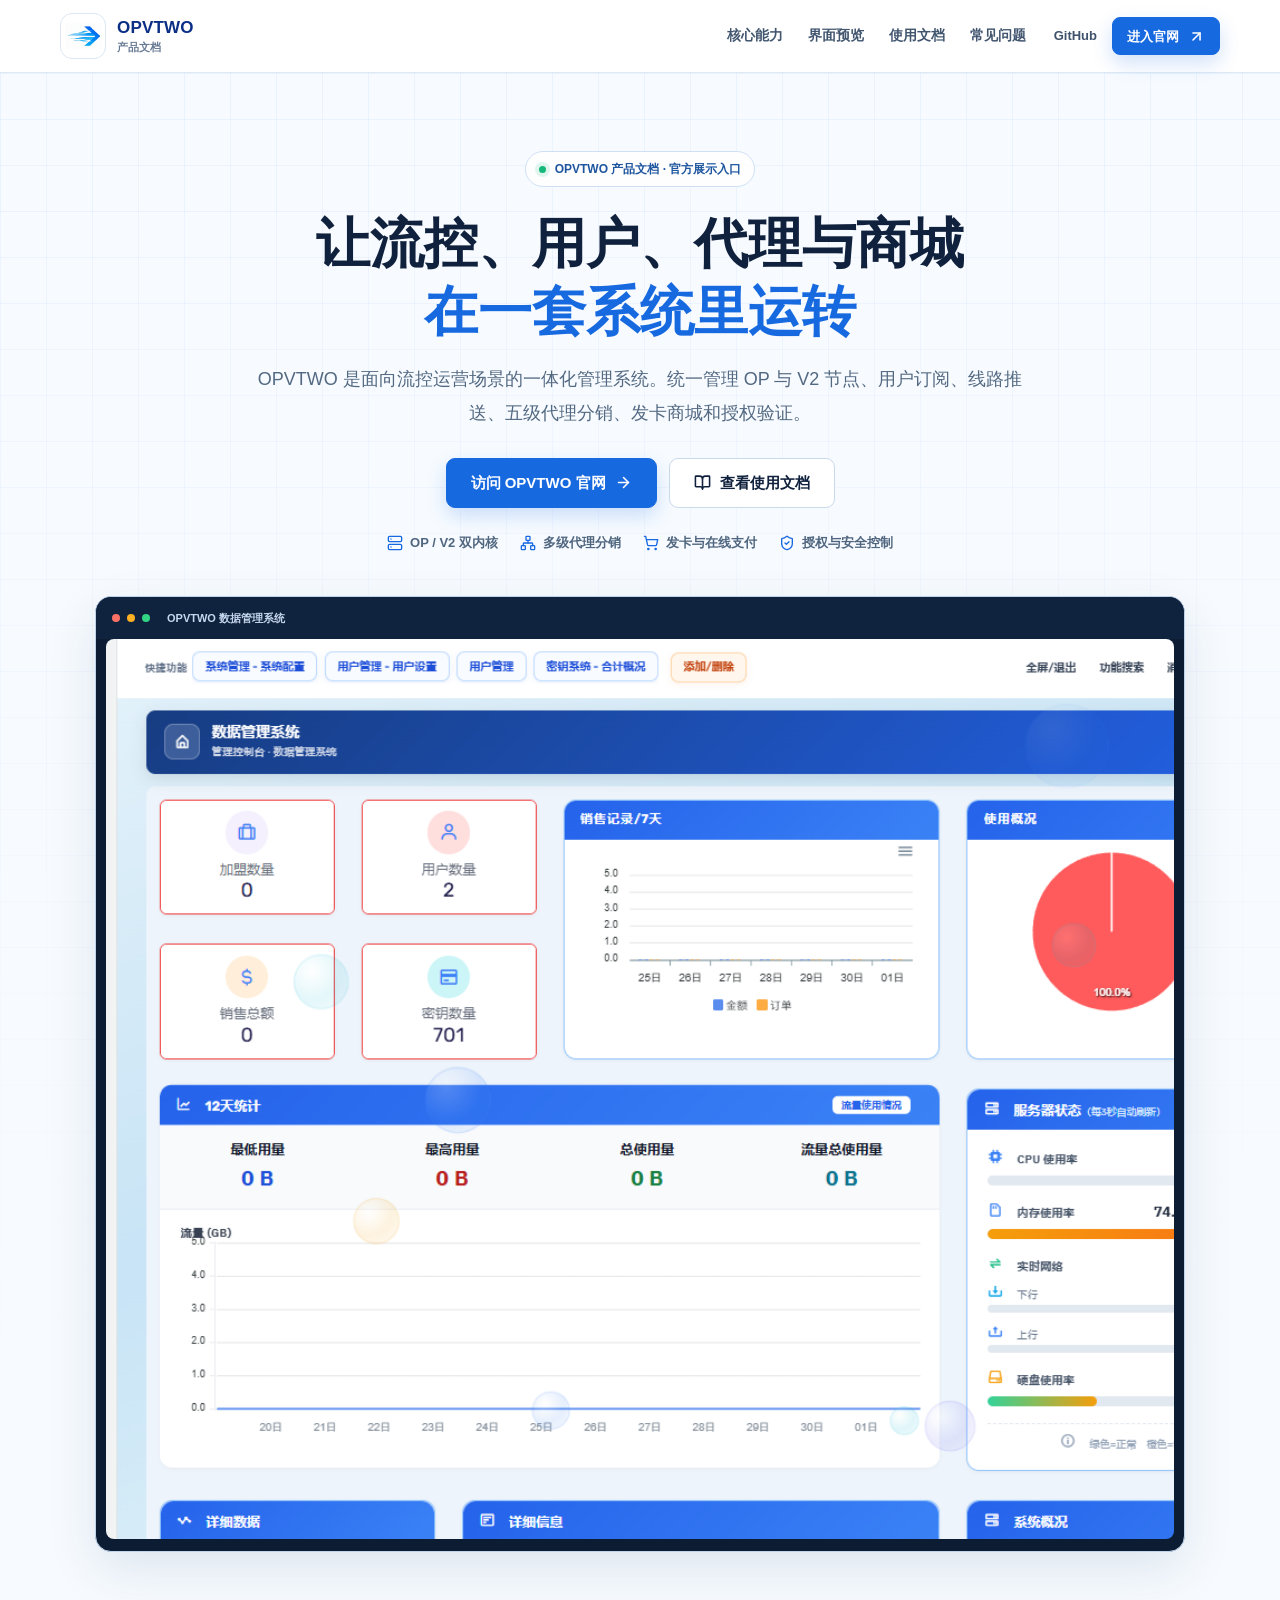
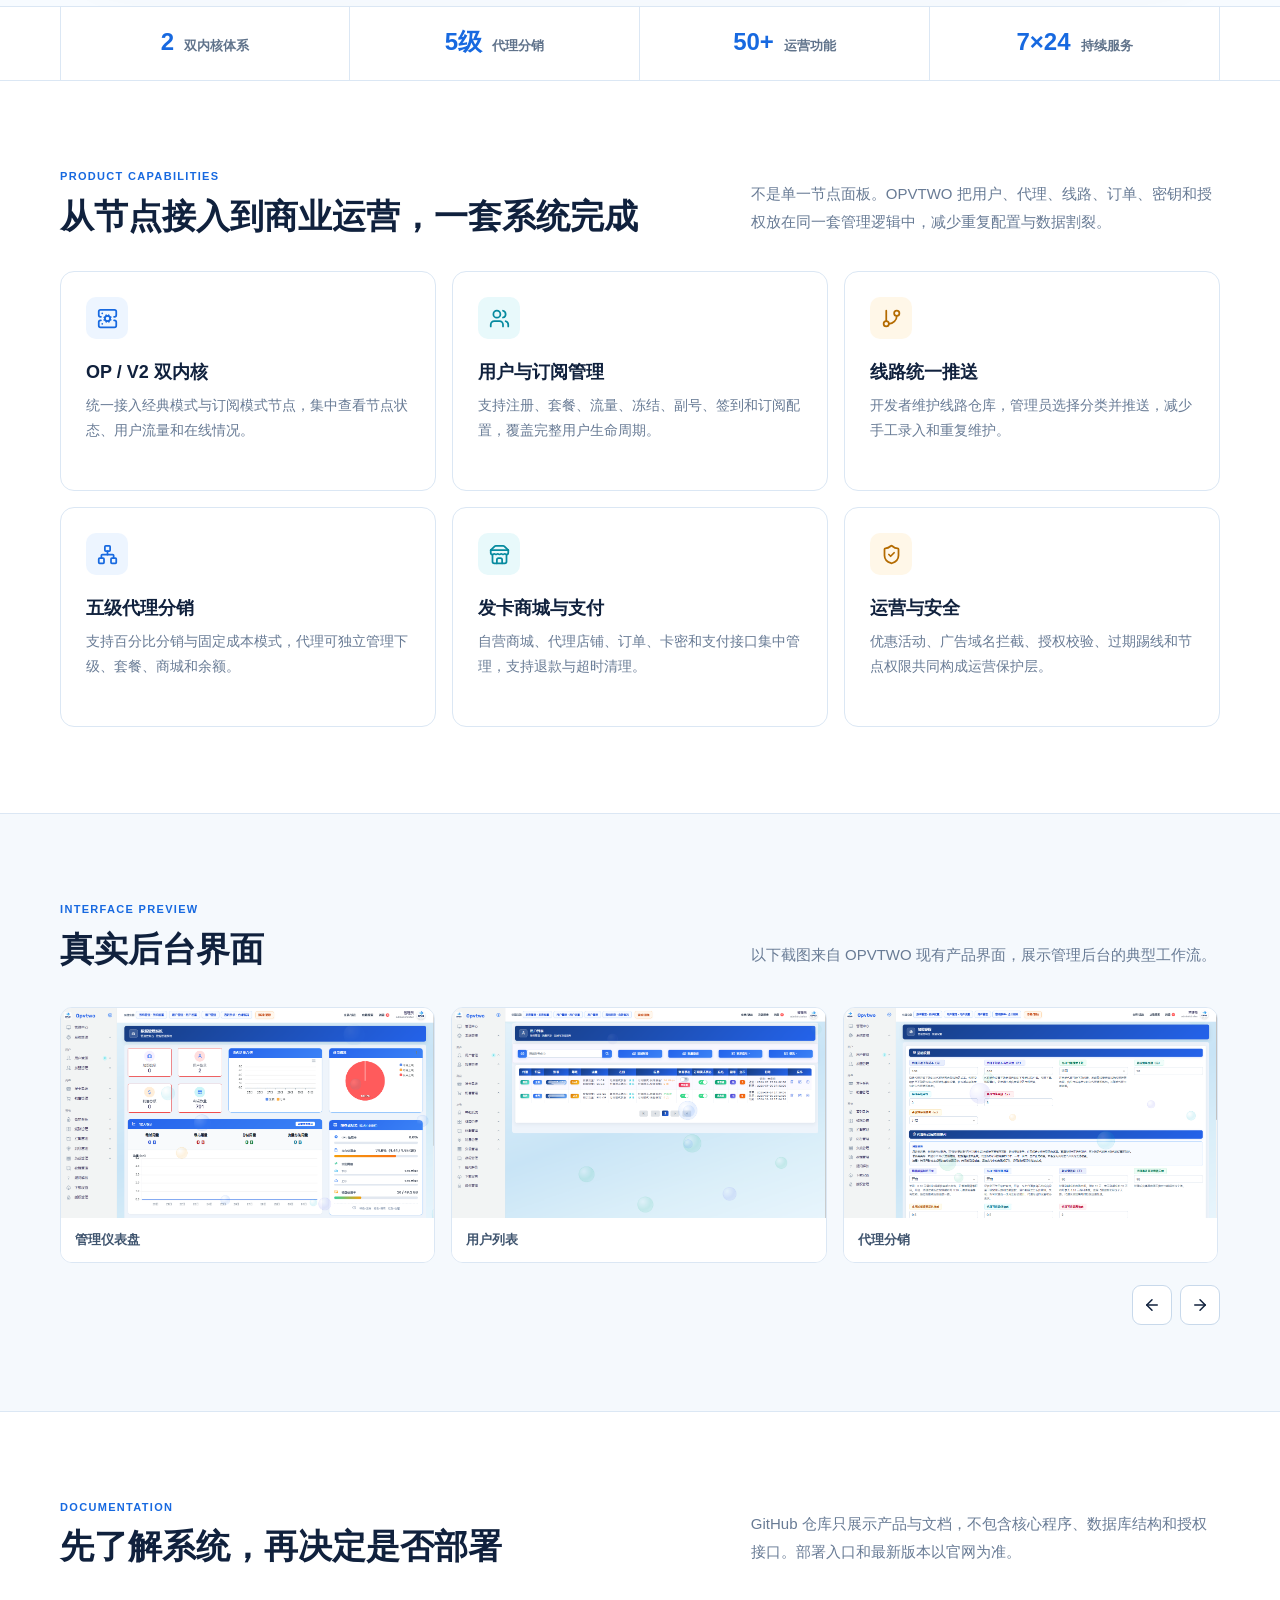
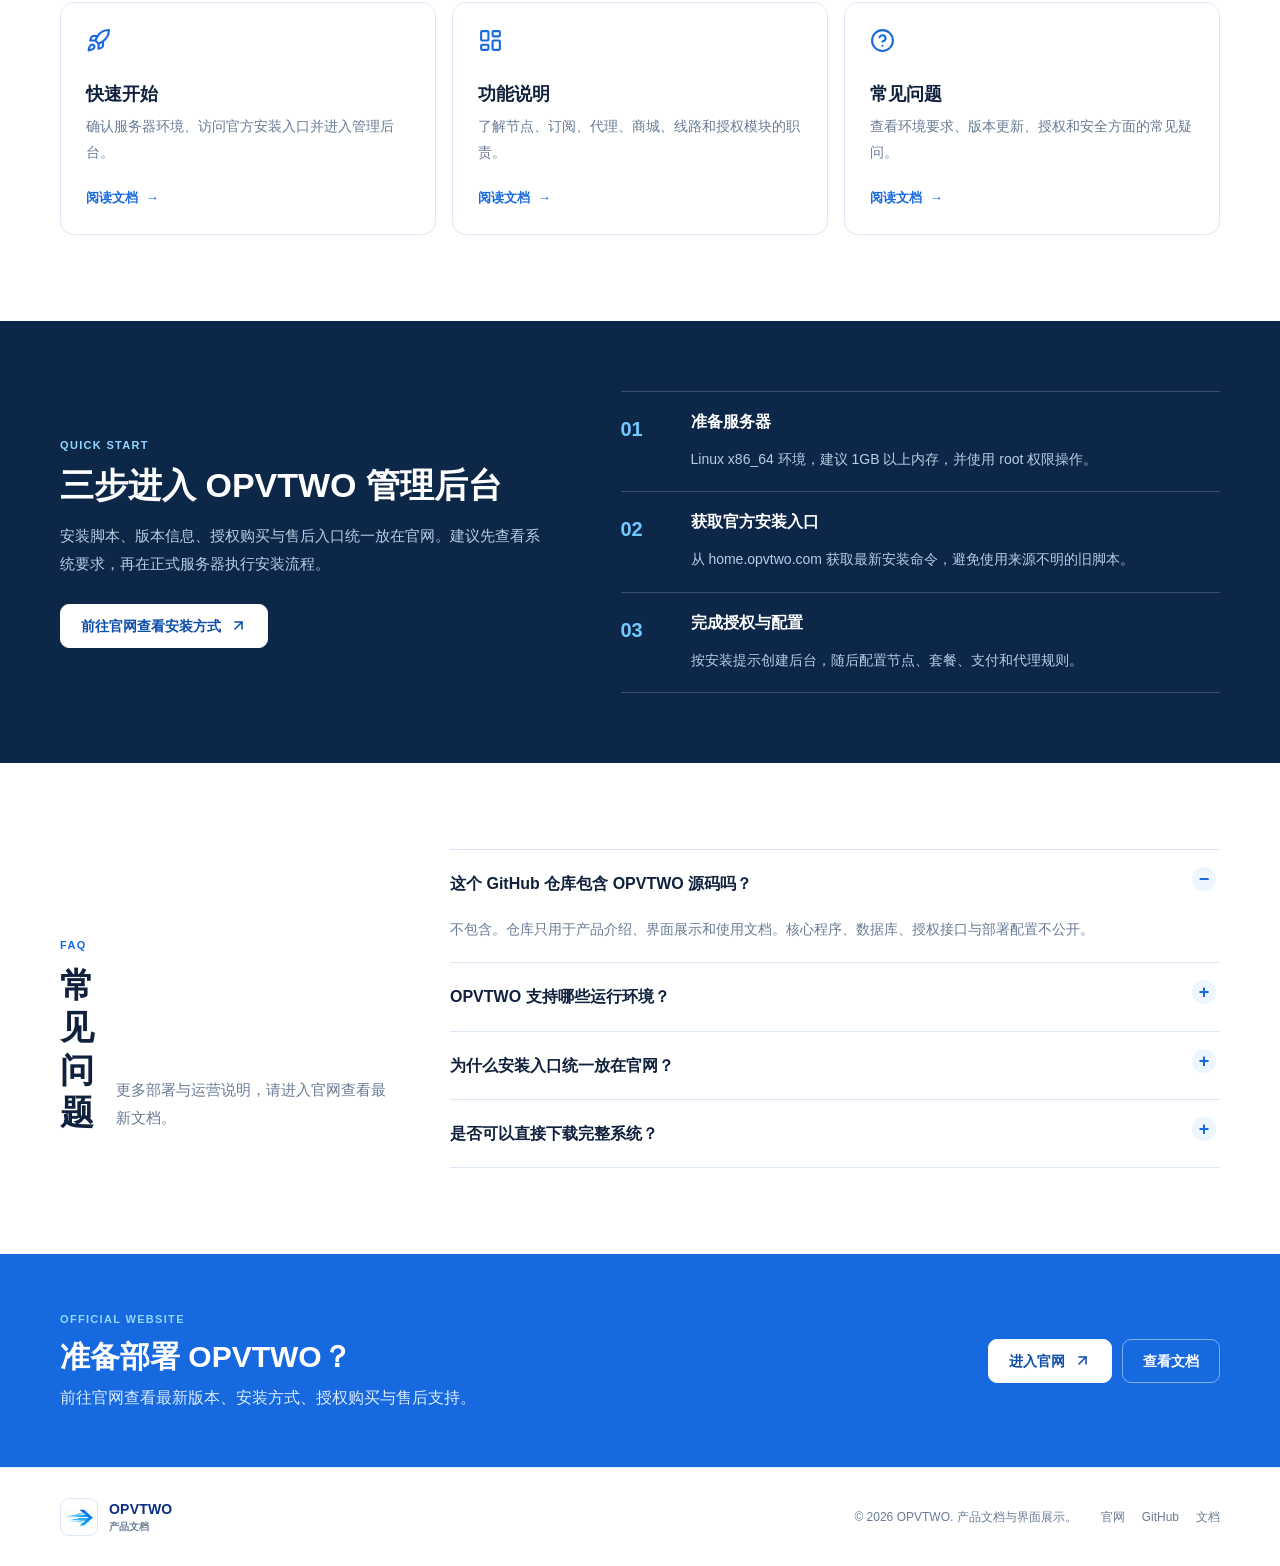
==== index.html @ 042320f4 "Create OPVTWO documentation site" ====
<!doctype html>
<html lang="zh-CN">
<head>
  <meta charset="utf-8">
  <meta name="viewport" content="width=device-width, initial-scale=1">
  <meta name="theme-color" content="#1769e0">
  <meta name="description" content="OPVTWO 流控系统产品文档与功能说明，覆盖 OP/V2 双内核、订阅模式、线路管理、代理分销、发卡商城与授权管理。">
  <title>OPVTWO 流控系统｜产品文档</title>
  <link rel="icon" href="assets/images/mark.png" type="image/png">
  <link rel="stylesheet" href="assets/css/site.css">
  <script src="assets/js/lucide.min.js" defer></script>
  <script src="assets/js/site.js" defer></script>
</head>
<body>
  <a class="skip-link" href="#main">跳到主要内容</a>
  <header class="site-header">
    <div class="header-inner">
      <a class="brand" href="index.html" aria-label="OPVTWO 文档首页">
        <span class="brand-mark"><img src="assets/images/mark.png" alt="" width="38" height="27"></span>
        <span class="brand-text"><b>OPVTWO</b><small>产品文档</small></span>
      </a>
      <button class="nav-toggle" type="button" aria-expanded="false" aria-controls="site-nav" data-nav-toggle>
        <i data-lucide="menu"></i><span>导航</span>
      </button>
      <nav class="nav-links" id="site-nav" data-nav>
        <a href="#features">核心能力</a>
        <a href="#showcase">界面预览</a>
        <a href="docs.html">使用文档</a>
        <a href="#faq">常见问题</a>
      </nav>
      <div class="header-actions">
        <a class="text-link" href="https://github.com/jiuchengyige-web/opvtwo-docs">GitHub</a>
        <a class="btn btn-primary btn-sm" href="https://home.opvtwo.com/"><span>进入官网</span><i data-lucide="arrow-up-right"></i></a>
      </div>
    </div>
  </header>

  <main id="main">
    <section class="hero">
      <div class="hero-grid-bg" aria-hidden="true"></div>
      <div class="container hero-inner">
        <div class="eyebrow"><span class="status-dot"></span>OPVTWO 产品文档 · 官方展示入口</div>
        <h1>让流控、用户、代理与商城<br><span>在一套系统里运转</span></h1>
        <p class="hero-lead">OPVTWO 是面向流控运营场景的一体化管理系统。统一管理 OP 与 V2 节点、用户订阅、线路推送、五级代理分销、发卡商城和授权验证。</p>
        <div class="hero-actions">
          <a class="btn btn-primary btn-lg" href="https://home.opvtwo.com/"><span>访问 OPVTWO 官网</span><i data-lucide="arrow-right"></i></a>
          <a class="btn btn-outline btn-lg" href="docs.html"><i data-lucide="book-open"></i><span>查看使用文档</span></a>
        </div>
        <div class="hero-points" aria-label="产品关键能力">
          <span><i data-lucide="server"></i>OP / V2 双内核</span>
          <span><i data-lucide="network"></i>多级代理分销</span>
          <span><i data-lucide="shopping-cart"></i>发卡与在线支付</span>
          <span><i data-lucide="shield-check"></i>授权与安全控制</span>
        </div>

        <div class="product-stage reveal">
          <div class="window-bar"><span></span><span></span><span></span><b>OPVTWO 数据管理系统</b></div>
          <a href="https://home.opvtwo.com/" aria-label="前往 OPVTWO 官网">
            <img src="assets/images/showcase-01.png" alt="OPVTWO 管理后台仪表盘截图" width="1440" height="900">
          </a>
        </div>
      </div>
    </section>

    <section class="stats-band" aria-label="产品数据概览">
      <div class="container stats-grid">
        <div><strong>2</strong><span>双内核体系</span></div>
        <div><strong>5级</strong><span>代理分销</span></div>
        <div><strong>50+</strong><span>运营功能</span></div>
        <div><strong>7×24</strong><span>持续服务</span></div>
      </div>
    </section>

    <section class="section" id="features">
      <div class="container">
        <div class="section-head">
          <div><span class="section-kicker">PRODUCT CAPABILITIES</span><h2>从节点接入到商业运营，一套系统完成</h2></div>
          <p>不是单一节点面板。OPVTWO 把用户、代理、线路、订单、密钥和授权放在同一套管理逻辑中，减少重复配置与数据割裂。</p>
        </div>
        <div class="feature-grid">
          <article class="feature-card reveal"><span class="feature-icon"><i data-lucide="server-cog"></i></span><h3>OP / V2 双内核</h3><p>统一接入经典模式与订阅模式节点，集中查看节点状态、用户流量和在线情况。</p></article>
          <article class="feature-card reveal"><span class="feature-icon"><i data-lucide="users"></i></span><h3>用户与订阅管理</h3><p>支持注册、套餐、流量、冻结、副号、签到和订阅配置，覆盖完整用户生命周期。</p></article>
          <article class="feature-card reveal"><span class="feature-icon"><i data-lucide="git-branch"></i></span><h3>线路统一推送</h3><p>开发者维护线路仓库，管理员选择分类并推送，减少手工录入和重复维护。</p></article>
          <article class="feature-card reveal"><span class="feature-icon"><i data-lucide="network"></i></span><h3>五级代理分销</h3><p>支持百分比分销与固定成本模式，代理可独立管理下级、套餐、商城和余额。</p></article>
          <article class="feature-card reveal"><span class="feature-icon"><i data-lucide="store"></i></span><h3>发卡商城与支付</h3><p>自营商城、代理店铺、订单、卡密和支付接口集中管理，支持退款与超时清理。</p></article>
          <article class="feature-card reveal"><span class="feature-icon"><i data-lucide="shield-check"></i></span><h3>运营与安全</h3><p>优惠活动、广告域名拦截、授权校验、过期踢线和节点权限共同构成运营保护层。</p></article>
        </div>
      </div>
    </section>

    <section class="section section-soft" id="showcase">
      <div class="container">
        <div class="section-head compact">
          <div><span class="section-kicker">INTERFACE PREVIEW</span><h2>真实后台界面</h2></div>
          <p>以下截图来自 OPVTWO 现有产品界面，展示管理后台的典型工作流。</p>
        </div>
        <div class="gallery-shell" data-gallery>
          <div class="gallery-track" data-gallery-track>
            <figure class="shot"><img src="assets/images/showcase-01.png" alt="管理系统仪表盘" loading="lazy"><figcaption>管理仪表盘</figcaption></figure>
            <figure class="shot"><img src="assets/images/showcase-06.png" alt="用户列表管理" loading="lazy"><figcaption>用户列表</figcaption></figure>
            <figure class="shot"><img src="assets/images/showcase-08.png" alt="代理分销设置" loading="lazy"><figcaption>代理分销</figcaption></figure>
            <figure class="shot"><img src="assets/images/showcase-10.png" alt="发卡商城设置" loading="lazy"><figcaption>发卡商城</figcaption></figure>
            <figure class="shot"><img src="assets/images/showcase-13.png" alt="线路列表管理" loading="lazy"><figcaption>线路管理</figcaption></figure>
            <figure class="shot"><img src="assets/images/showcase-16.png" alt="正版授权状态" loading="lazy"><figcaption>授权管理</figcaption></figure>
          </div>
          <div class="gallery-actions"><button type="button" class="icon-btn" data-gallery-prev aria-label="上一张"><i data-lucide="arrow-left"></i></button><button type="button" class="icon-btn" data-gallery-next aria-label="下一张"><i data-lucide="arrow-right"></i></button></div>
        </div>
      </div>
    </section>

    <section class="section" id="docs">
      <div class="container">
        <div class="section-head">
          <div><span class="section-kicker">DOCUMENTATION</span><h2>先了解系统，再决定是否部署</h2></div>
          <p>GitHub 仓库只展示产品与文档，不包含核心程序、数据库结构和授权接口。部署入口和最新版本以官网为准。</p>
        </div>
        <div class="doc-grid">
          <a class="doc-card reveal" href="docs.html#quick-start"><i data-lucide="rocket"></i><h3>快速开始</h3><p>确认服务器环境、访问官方安装入口并进入管理后台。</p><span>阅读文档 <b>→</b></span></a>
          <a class="doc-card reveal" href="docs.html#features"><i data-lucide="layout-dashboard"></i><h3>功能说明</h3><p>了解节点、订阅、代理、商城、线路和授权模块的职责。</p><span>阅读文档 <b>→</b></span></a>
          <a class="doc-card reveal" href="docs.html#faq"><i data-lucide="circle-help"></i><h3>常见问题</h3><p>查看环境要求、版本更新、授权和安全方面的常见疑问。</p><span>阅读文档 <b>→</b></span></a>
        </div>
      </div>
    </section>

    <section class="quickstart-band" id="quick-start">
      <div class="container quickstart-grid">
        <div>
          <span class="section-kicker light">QUICK START</span>
          <h2>三步进入 OPVTWO 管理后台</h2>
          <p>安装脚本、版本信息、授权购买与售后入口统一放在官网。建议先查看系统要求，再在正式服务器执行安装流程。</p>
          <a class="btn btn-light" href="https://home.opvtwo.com/"><span>前往官网查看安装方式</span><i data-lucide="arrow-up-right"></i></a>
        </div>
        <div class="quick-steps">
          <div class="quick-step"><b>01</b><div><h3>准备服务器</h3><p>Linux x86_64 环境，建议 1GB 以上内存，并使用 root 权限操作。</p></div></div>
          <div class="quick-step"><b>02</b><div><h3>获取官方安装入口</h3><p>从 home.opvtwo.com 获取最新安装命令，避免使用来源不明的旧脚本。</p></div></div>
          <div class="quick-step"><b>03</b><div><h3>完成授权与配置</h3><p>按安装提示创建后台，随后配置节点、套餐、支付和代理规则。</p></div></div>
        </div>
      </div>
    </section>

    <section class="section" id="faq">
      <div class="container faq-layout">
        <div class="section-head compact">
          <div><span class="section-kicker">FAQ</span><h2>常见问题</h2></div>
          <p>更多部署与运营说明，请进入官网查看最新文档。</p>
        </div>
        <div class="faq-list">
          <details open><summary>这个 GitHub 仓库包含 OPVTWO 源码吗？</summary><p>不包含。仓库只用于产品介绍、界面展示和使用文档。核心程序、数据库、授权接口与部署配置不公开。</p></details>
          <details><summary>OPVTWO 支持哪些运行环境？</summary><p>建议使用 Linux x86_64 服务器，并以 root 权限按官方流程安装。实际版本要求以官网最新说明为准。</p></details>
          <details><summary>为什么安装入口统一放在官网？</summary><p>官网可以及时更新安装命令、版本说明、授权政策和售后联系方式，避免旧教程造成部署错误。</p></details>
          <details><summary>是否可以直接下载完整系统？</summary><p>完整系统涉及授权与商业交付，请通过官网了解正版授权和交付方式，不要使用来源不明的安装包。</p></details>
        </div>
      </div>
    </section>

    <section class="cta-band">
      <div class="container cta-inner">
        <div><span class="section-kicker light">OFFICIAL WEBSITE</span><h2>准备部署 OPVTWO？</h2><p>前往官网查看最新版本、安装方式、授权购买与售后支持。</p></div>
        <div class="cta-actions"><a class="btn btn-light" href="https://home.opvtwo.com/"><span>进入官网</span><i data-lucide="arrow-up-right"></i></a><a class="btn btn-ghost-light" href="docs.html">查看文档</a></div>
      </div>
    </section>
  </main>

  <footer class="site-footer">
    <div class="container footer-inner">
      <a class="brand footer-brand" href="index.html"><span class="brand-mark"><img src="assets/images/mark.png" alt="" width="32" height="23"></span><span class="brand-text"><b>OPVTWO</b><small>产品文档</small></span></a>
      <p>© <span data-year>2026</span> OPVTWO. 产品文档与界面展示。</p>
      <div class="footer-links"><a href="https://home.opvtwo.com/">官网</a><a href="https://github.com/jiuchengyige-web/opvtwo-docs">GitHub</a><a href="docs.html">文档</a></div>
    </div>
  </footer>
</body>
</html>
---- assets/css/site.css ----
:root {
  --ink: #10213d;
  --ink-2: #233d61;
  --muted: #687b95;
  --muted-2: #8a9ab0;
  --blue: #1769e0;
  --blue-deep: #0c4fbd;
  --cyan: #08a7c7;
  --cyan-soft: #e8f8fb;
  --amber: #f59e0b;
  --amber-soft: #fff7e8;
  --surface: #ffffff;
  --surface-soft: #f3f8fd;
  --line: #dbe7f4;
  --line-strong: #c8d9eb;
  --shadow: 0 18px 50px rgba(20, 55, 98, 0.11);
  --radius: 14px;
  --radius-sm: 10px;
  --container: 1160px;
}

* { box-sizing: border-box; }
html { scroll-behavior: smooth; }
body {
  margin: 0;
  color: var(--ink);
  background: var(--surface);
  font-family: -apple-system, BlinkMacSystemFont, "Segoe UI", "Microsoft YaHei", "PingFang SC", sans-serif;
  font-size: 16px;
  line-height: 1.7;
  letter-spacing: 0;
  -webkit-font-smoothing: antialiased;
}
body.nav-open { overflow: hidden; }
a { color: inherit; text-decoration: none; }
img { display: block; max-width: 100%; }
button, input, textarea { font: inherit; letter-spacing: 0; }
button { color: inherit; }
h1, h2, h3, p { margin-top: 0; }
h1, h2, h3 { line-height: 1.25; }
p { color: var(--muted); }
.container { width: min(calc(100% - 40px), var(--container)); margin: 0 auto; }
.skip-link { position: fixed; top: -60px; left: 16px; z-index: 1000; padding: 10px 16px; border-radius: 8px; color: #fff; background: var(--ink); transition: top .2s ease; }
.skip-link:focus { top: 12px; }

.site-header { position: sticky; top: 0; z-index: 50; background: rgba(255,255,255,.94); border-bottom: 1px solid rgba(219,231,244,.9); backdrop-filter: blur(14px); }
.header-inner { width: min(calc(100% - 40px), var(--container)); height: 72px; margin: 0 auto; display: flex; align-items: center; gap: 28px; }
.brand { display: inline-flex; align-items: center; gap: 11px; flex: 0 0 auto; }
.brand-mark { width: 46px; height: 46px; display: grid; place-items: center; border: 1px solid var(--line); border-radius: 12px; background: #fff; overflow: hidden; }
.brand-mark img { width: 37px; height: auto; }
.brand-text { display: flex; flex-direction: column; line-height: 1.05; }
.brand-text b { font-size: 17px; color: #0b2f85; letter-spacing: .2px; }
.brand-text small { margin-top: 5px; font-size: 11px; color: var(--muted); font-weight: 700; }
.nav-links { display: flex; align-items: center; gap: 25px; margin-left: auto; }
.nav-links a { position: relative; padding: 8px 0; color: #41556f; font-size: 14px; font-weight: 700; }
.nav-links a::after { content: ""; position: absolute; right: 0; bottom: 2px; left: 0; height: 2px; background: var(--blue); transform: scaleX(0); transform-origin: center; transition: transform .2s ease; }
.nav-links a:hover, .nav-links a.active { color: var(--blue); }
.nav-links a:hover::after, .nav-links a.active::after { transform: scaleX(1); }
.header-actions { display: flex; align-items: center; gap: 15px; }
.text-link { color: #40536c; font-size: 13px; font-weight: 800; }
.text-link:hover { color: var(--blue); }
.nav-toggle { display: none; width: 42px; height: 42px; border: 1px solid var(--line); border-radius: 9px; color: var(--ink); background: #fff; place-items: center; }
.nav-toggle span { display: none; }

.btn { display: inline-flex; align-items: center; justify-content: center; gap: 9px; min-height: 44px; padding: 0 20px; border: 1px solid transparent; border-radius: 9px; font-size: 14px; font-weight: 800; line-height: 1; white-space: nowrap; cursor: pointer; transition: background .2s ease, border-color .2s ease, color .2s ease, transform .2s ease; }
.btn:hover { transform: translateY(-1px); }
.btn svg { width: 17px; height: 17px; stroke-width: 2.2; }
.btn-primary { color: #fff; background: var(--blue); border-color: var(--blue); box-shadow: 0 8px 20px rgba(23,105,224,.2); }
.btn-primary:hover { background: var(--blue-deep); border-color: var(--blue-deep); }
.btn-outline { color: var(--ink); background: #fff; border-color: var(--line-strong); }
.btn-outline:hover { color: var(--blue); border-color: var(--blue); }
.btn-light { color: #0d4dab; background: #fff; border-color: #fff; }
.btn-light:hover { background: #eff7ff; }
.btn-ghost-light { color: #fff; background: transparent; border-color: rgba(255,255,255,.45); }
.btn-ghost-light:hover { background: rgba(255,255,255,.1); border-color: #fff; }
.btn-sm { min-height: 38px; padding: 0 14px; font-size: 13px; border-radius: 8px; }
.btn-lg { min-height: 50px; padding: 0 24px; font-size: 15px; }

.hero { position: relative; overflow: hidden; padding: 78px 0 54px; background: #f7fbff; border-bottom: 1px solid var(--line); }
.hero-grid-bg { position: absolute; inset: 0; pointer-events: none; background-image: linear-gradient(rgba(23,105,224,.055) 1px, transparent 1px), linear-gradient(90deg, rgba(23,105,224,.055) 1px, transparent 1px); background-size: 46px 46px; mask-image: linear-gradient(to bottom, #000 0%, transparent 86%); }
.hero-inner { position: relative; z-index: 1; display: flex; flex-direction: column; align-items: center; text-align: center; }
.eyebrow { display: inline-flex; align-items: center; gap: 9px; padding: 7px 13px; border: 1px solid #cfe0f5; border-radius: 999px; color: #1d559e; background: rgba(255,255,255,.88); font-size: 12px; font-weight: 800; }
.status-dot { width: 7px; height: 7px; border-radius: 50%; background: #15b87a; box-shadow: 0 0 0 4px rgba(21,184,122,.13); }
.hero h1 { max-width: 880px; margin: 23px auto 18px; font-size: 54px; font-weight: 850; color: #10213d; }
.hero h1 span { color: var(--blue); }
.hero-lead { max-width: 780px; margin-bottom: 28px; font-size: 18px; line-height: 1.85; color: #536982; }
.hero-actions { display: flex; align-items: center; justify-content: center; gap: 12px; flex-wrap: wrap; }
.hero-points { display: flex; flex-wrap: wrap; justify-content: center; gap: 9px 22px; margin-top: 24px; color: #50667f; font-size: 13px; font-weight: 700; }
.hero-points span { display: inline-flex; align-items: center; gap: 7px; }
.hero-points svg { width: 16px; height: 16px; color: var(--blue); }
.product-stage { width: min(100%, 1090px); margin-top: 42px; padding: 0 0 12px; border: 1px solid #bfd3eb; border-radius: 16px; background: #0b1c33; box-shadow: var(--shadow); overflow: hidden; }
.window-bar { height: 42px; display: flex; align-items: center; gap: 7px; padding: 0 16px; color: #c5d8ee; background: #10233e; }
.window-bar span { width: 8px; height: 8px; border-radius: 50%; background: #4f6d91; }
.window-bar span:first-child { background: #f97066; }
.window-bar span:nth-child(2) { background: #fdb022; }
.window-bar span:nth-child(3) { background: #32d583; }
.window-bar b { margin-left: 10px; font-size: 11px; font-weight: 700; }
.product-stage a { display: block; padding: 0 10px; }
.product-stage img { width: 100%; aspect-ratio: 16 / 9; object-fit: cover; object-position: top; border-radius: 8px; }

.stats-band { background: #fff; border-bottom: 1px solid var(--line); }
.stats-grid { display: grid; grid-template-columns: repeat(4, 1fr); }
.stats-grid > div { display: flex; align-items: baseline; justify-content: center; gap: 10px; padding: 23px 14px; border-right: 1px solid var(--line); }
.stats-grid > div:first-child { border-left: 1px solid var(--line); }
.stats-grid strong { color: var(--blue); font-size: 24px; line-height: 1; }
.stats-grid span { color: #60738b; font-size: 13px; font-weight: 700; }

.section { padding: 86px 0; }
.section-soft { background: #f5f9fd; border-top: 1px solid var(--line); border-bottom: 1px solid var(--line); }
.section-head { display: grid; grid-template-columns: minmax(0, 1.15fr) minmax(280px, .85fr); gap: 56px; align-items: end; margin-bottom: 34px; }
.section-head.compact { align-items: end; }
.section-kicker { display: block; margin-bottom: 9px; color: var(--blue); font-size: 11px; font-weight: 850; letter-spacing: .12em; }
.section-kicker.light { color: #91d7ff; }
.section-head h2, .quickstart-band h2, .cta-band h2, .docs-hero h1, .doc-section h2, .docs-end-cta h2 { margin-bottom: 0; color: var(--ink); font-size: 34px; font-weight: 850; }
.section-head p { margin-bottom: 2px; font-size: 15px; line-height: 1.85; }
.feature-grid { display: grid; grid-template-columns: repeat(3, 1fr); gap: 16px; }
.feature-card { min-height: 220px; padding: 25px; border: 1px solid var(--line); border-radius: var(--radius); background: #fff; transition: border-color .2s ease, transform .2s ease, box-shadow .2s ease; }
.feature-card:hover { transform: translateY(-3px); border-color: #a9c8ed; box-shadow: 0 14px 35px rgba(20,55,98,.08); }
.feature-icon { display: grid; place-items: center; width: 42px; height: 42px; margin-bottom: 22px; border-radius: 10px; color: var(--blue); background: #edf5ff; }
.feature-icon svg { width: 21px; height: 21px; }
.feature-card:nth-child(3n+2) .feature-icon { color: #068a9f; background: #e8f9fb; }
.feature-card:nth-child(3n) .feature-icon { color: #b46b00; background: var(--amber-soft); }
.feature-card h3, .doc-card h3 { margin-bottom: 9px; font-size: 18px; font-weight: 800; }
.feature-card p, .doc-card p { margin-bottom: 0; font-size: 14px; line-height: 1.8; }
.feature-icon-card { display: none; }

.gallery-shell { position: relative; }
.gallery-track { display: flex; gap: 16px; overflow-x: auto; scroll-snap-type: x mandatory; scrollbar-width: none; padding: 2px 1px 14px; }
.gallery-track::-webkit-scrollbar { display: none; }
.shot { flex: 0 0 calc((100% - 32px) / 3); margin: 0; scroll-snap-align: start; border: 1px solid var(--line); border-radius: 12px; overflow: hidden; background: #fff; }
.shot img { width: 100%; aspect-ratio: 16 / 9; object-fit: cover; object-position: top; }
.shot figcaption { padding: 11px 14px; color: #40556f; font-size: 13px; font-weight: 750; background: #fff; }
.gallery-actions { display: flex; justify-content: flex-end; gap: 8px; margin-top: 8px; }
.icon-btn { width: 40px; height: 40px; display: grid; place-items: center; border: 1px solid var(--line-strong); border-radius: 9px; color: var(--ink); background: #fff; cursor: pointer; }
.icon-btn:hover { color: var(--blue); border-color: var(--blue); }
.icon-btn svg { width: 18px; height: 18px; }

.doc-grid { display: grid; grid-template-columns: repeat(3, 1fr); gap: 16px; }
.doc-card { display: flex; flex-direction: column; min-height: 225px; padding: 25px; border: 1px solid var(--line); border-radius: var(--radius); background: #fff; transition: border-color .2s ease, transform .2s ease; }
.doc-card:hover { transform: translateY(-3px); border-color: var(--blue); }
.doc-card > svg { width: 25px; height: 25px; margin-bottom: 30px; color: var(--blue); }
.doc-card span { margin-top: auto; padding-top: 22px; color: var(--blue); font-size: 13px; font-weight: 800; }
.doc-card span b { margin-left: 4px; }

.quickstart-band { padding: 70px 0; color: #fff; background: #0d2749; }
.quickstart-grid { display: grid; grid-template-columns: minmax(0, .9fr) minmax(0, 1.1fr); gap: 70px; align-items: center; }
.quickstart-band h2 { color: #fff; font-size: 34px; }
.quickstart-band p { max-width: 520px; margin: 15px 0 25px; color: #b9cde4; font-size: 15px; line-height: 1.9; }
.quick-steps { border-top: 1px solid rgba(255,255,255,.18); }
.quick-step { display: grid; grid-template-columns: 54px 1fr; gap: 16px; padding: 20px 0; border-bottom: 1px solid rgba(255,255,255,.18); }
.quick-step > b { color: #71c9ff; font-size: 20px; }
.quick-step h3 { margin-bottom: 5px; color: #fff; font-size: 16px; }
.quick-step p { margin-bottom: 0; color: #b9cde4; font-size: 14px; line-height: 1.75; }

.faq-layout { display: grid; grid-template-columns: 320px 1fr; gap: 70px; }
.faq-list { border-top: 1px solid var(--line); }
details { border-bottom: 1px solid var(--line); }
summary { position: relative; padding: 20px 42px 20px 0; color: var(--ink); font-size: 16px; font-weight: 800; list-style: none; cursor: pointer; }
summary::-webkit-details-marker { display: none; }
summary::after { content: "+"; position: absolute; top: 17px; right: 4px; width: 24px; height: 24px; display: grid; place-items: center; border-radius: 50%; color: var(--blue); background: #edf5ff; font-size: 18px; line-height: 1; }
details[open] summary::after { content: "−"; }
details p { max-width: 700px; padding: 0 38px 19px 0; margin: 0; font-size: 14px; line-height: 1.85; }

.cta-band { padding: 56px 0; background: var(--blue); }
.cta-inner { display: flex; align-items: center; justify-content: space-between; gap: 30px; }
.cta-band h2 { color: #fff; font-size: 30px; }
.cta-band p { margin: 9px 0 0; color: #dcecff; }
.cta-actions { display: flex; gap: 10px; flex-wrap: wrap; }
.site-footer { padding: 30px 0; border-top: 1px solid var(--line); background: #fff; }
.footer-inner { display: flex; align-items: center; gap: 24px; color: var(--muted); font-size: 12px; }
.footer-inner p { margin: 0; font-size: 12px; }
.footer-brand { margin-right: auto; }
.footer-brand .brand-mark { width: 38px; height: 38px; border-radius: 9px; }
.footer-brand .brand-mark img { width: 30px; }
.footer-brand .brand-text b { font-size: 14px; }
.footer-brand .brand-text small { font-size: 10px; }
.footer-links { display: flex; gap: 17px; }
.footer-links a:hover { color: var(--blue); }

/* Documentation page */
.docs-hero { padding: 48px 0 38px; background: #f5f9fd; border-bottom: 1px solid var(--line); }
.breadcrumb { display: flex; align-items: center; gap: 6px; margin-bottom: 16px; color: #74879e; font-size: 12px; font-weight: 700; }
.breadcrumb a:hover { color: var(--blue); }
.breadcrumb svg { width: 14px; height: 14px; }
.docs-hero h1 { margin-bottom: 10px; font-size: 40px; }
.docs-hero p { max-width: 760px; margin-bottom: 0; font-size: 15px; }
.docs-shell { display: grid; grid-template-columns: 230px minmax(0, 1fr); gap: 62px; padding-top: 54px; padding-bottom: 90px; }
.docs-sidebar { position: sticky; top: 98px; align-self: start; display: flex; flex-direction: column; gap: 3px; padding-right: 26px; border-right: 1px solid var(--line); }
.docs-sidebar > b { margin-bottom: 10px; color: var(--ink); font-size: 12px; letter-spacing: .08em; }
.docs-sidebar a { padding: 8px 0; color: #61748c; font-size: 13px; font-weight: 700; }
.docs-sidebar a:hover { color: var(--blue); }
.sidebar-cta { display: flex; align-items: center; justify-content: space-between; margin-top: 18px; padding: 11px 13px !important; border-radius: 8px; color: #fff !important; background: var(--blue); }
.sidebar-cta svg { width: 15px; height: 15px; }
.docs-content { min-width: 0; }
.doc-section { padding: 0 0 52px; margin-bottom: 50px; border-bottom: 1px solid var(--line); scroll-margin-top: 96px; }
.doc-section:last-of-type { margin-bottom: 26px; }
.doc-label { display: block; margin-bottom: 9px; color: var(--blue); font-size: 10px; font-weight: 850; letter-spacing: .14em; }
.doc-section h2 { margin-bottom: 17px; font-size: 30px; }
.doc-section > p { max-width: 780px; margin-bottom: 22px; font-size: 15px; line-height: 1.9; }
.info-grid { display: grid; grid-template-columns: repeat(2, 1fr); gap: 12px; margin: 24px 0; }
.info-grid > div { display: grid; grid-template-columns: 34px 1fr; gap: 2px 11px; padding: 16px; border: 1px solid var(--line); border-radius: 10px; }
.info-grid svg { grid-row: span 2; width: 20px; height: 20px; margin-top: 2px; color: var(--blue); }
.info-grid b { font-size: 14px; }
.info-grid span { color: var(--muted); font-size: 13px; }
.doc-callout { display: flex; align-items: flex-start; gap: 12px; margin-top: 24px; padding: 16px 18px; border: 1px solid #c9e7ef; border-radius: 10px; background: #f2fbfc; }
.doc-callout svg { flex: 0 0 auto; width: 19px; height: 19px; margin-top: 2px; color: #078ba3; }
.doc-callout p { margin: 0; color: #375d68; font-size: 13px; line-height: 1.8; }
.module-list { border-top: 1px solid var(--line); }
.module-list article { display: grid; grid-template-columns: 48px 1fr; gap: 18px; padding: 21px 0; border-bottom: 1px solid var(--line); }
.module-list article > span { color: #9fb2c8; font-size: 13px; font-weight: 800; }
.module-list h3 { margin-bottom: 4px; font-size: 16px; }
.module-list p { margin-bottom: 0; font-size: 14px; }
.steps-list { padding: 0; margin: 26px 0 0; list-style: none; border-top: 1px solid var(--line); }
.steps-list li { display: grid; grid-template-columns: 50px 1fr; gap: 18px; padding: 21px 0; border-bottom: 1px solid var(--line); }
.steps-list li > b { color: var(--blue); font-size: 17px; }
.steps-list h3 { margin-bottom: 5px; font-size: 16px; }
.steps-list p { margin-bottom: 5px; font-size: 14px; }
.steps-list a { display: inline-flex; align-items: center; gap: 5px; color: var(--blue); font-size: 13px; font-weight: 800; }
.steps-list a svg { width: 14px; height: 14px; }
.table-wrap { overflow-x: auto; border: 1px solid var(--line); border-radius: 10px; }
table { width: 100%; border-collapse: collapse; font-size: 13px; }
th, td { padding: 13px 16px; text-align: left; border-bottom: 1px solid var(--line); }
th { color: #334d6d; background: #f5f9fd; font-weight: 800; }
tr:last-child td { border-bottom: 0; }
td { color: var(--muted); }
.doc-list { padding-left: 22px; margin: 20px 0 0; }
.doc-list li { margin: 9px 0; color: var(--muted); font-size: 14px; }
.doc-section details { border-top: 1px solid var(--line); }
.docs-end-cta { display: flex; align-items: center; justify-content: space-between; gap: 24px; padding: 28px; border-radius: 12px; background: #eef6ff; border: 1px solid #cfe2f8; }
.docs-end-cta h2 { margin-bottom: 5px; font-size: 20px; }
.docs-end-cta p { margin: 0; font-size: 13px; }

.js .reveal { opacity: 0; transform: translateY(14px); transition: opacity .55s ease, transform .55s ease; }
.js .reveal.is-visible { opacity: 1; transform: translateY(0); }
:focus-visible { outline: 3px solid rgba(23,105,224,.35); outline-offset: 3px; }

@media (max-width: 980px) {
  .header-inner { gap: 18px; }
  .nav-links { gap: 16px; }
  .hero h1 { font-size: 45px; }
  .feature-grid { grid-template-columns: repeat(2, 1fr); }
  .shot { flex-basis: calc((100% - 16px) / 2); }
  .quickstart-grid { gap: 40px; }
  .faq-layout { grid-template-columns: 250px 1fr; gap: 40px; }
  .docs-shell { grid-template-columns: 200px minmax(0, 1fr); gap: 38px; }
}

@media (max-width: 760px) {
  .container { width: min(calc(100% - 28px), var(--container)); }
  .header-inner { width: min(calc(100% - 28px), var(--container)); height: 64px; }
  .nav-toggle { display: grid; margin-left: auto; }
  .nav-links { position: fixed; top: 64px; right: 0; left: 0; display: none; flex-direction: column; align-items: stretch; gap: 0; padding: 10px 20px 18px; border-bottom: 1px solid var(--line); background: #fff; box-shadow: 0 16px 32px rgba(20,55,98,.1); }
  .nav-open .nav-links { display: flex; }
  .nav-links a { padding: 13px 0; border-bottom: 1px solid #edf3f9; }
  .nav-links a::after { display: none; }
  .header-actions .text-link { display: none; }
  .brand-mark { width: 40px; height: 40px; }
  .brand-mark img { width: 32px; }
  .brand-text b { font-size: 15px; }
  .hero { padding: 55px 0 36px; }
  .hero h1 { margin-top: 19px; font-size: 35px; line-height: 1.3; }
  .hero-lead { font-size: 15px; line-height: 1.8; }
  .hero-actions { width: 100%; flex-direction: column; }
  .hero-actions .btn { width: 100%; }
  .hero-points { gap: 9px 14px; font-size: 12px; }
  .product-stage { margin-top: 30px; border-radius: 12px; }
  .product-stage a { padding: 0 6px 6px; }
  .window-bar { height: 34px; }
  .stats-grid { grid-template-columns: repeat(2, 1fr); }
  .stats-grid > div { justify-content: flex-start; padding: 17px 18px; border-bottom: 1px solid var(--line); }
  .stats-grid > div:nth-child(3) { border-left: 1px solid var(--line); }
  .section { padding: 62px 0; }
  .section-head { grid-template-columns: 1fr; gap: 15px; }
  .section-head h2, .quickstart-band h2, .cta-band h2, .docs-hero h1, .doc-section h2 { font-size: 28px; }
  .feature-grid, .doc-grid { grid-template-columns: 1fr; }
  .feature-card { min-height: 0; }
  .shot { flex-basis: 88%; }
  .quickstart-band { padding: 54px 0; }
  .quickstart-grid, .faq-layout, .cta-inner { grid-template-columns: 1fr; }
  .quickstart-grid, .faq-layout { display: grid; }
  .cta-inner { display: flex; flex-direction: column; align-items: flex-start; }
  .cta-actions { width: 100%; }
  .cta-actions .btn { flex: 1; }
  .footer-inner { flex-wrap: wrap; }
  .footer-inner p { order: 3; width: 100%; }
  .docs-hero { padding: 34px 0 30px; }
  .docs-hero h1 { font-size: 34px; }
  .docs-shell { display: block; padding-top: 34px; padding-bottom: 62px; }
  .docs-sidebar { position: static; display: grid; grid-template-columns: 1fr 1fr; gap: 3px 18px; margin-bottom: 36px; padding: 0 0 24px; border-right: 0; border-bottom: 1px solid var(--line); }
  .docs-sidebar > b, .sidebar-cta { grid-column: 1 / -1; }
  .info-grid { grid-template-columns: 1fr; }
  .docs-end-cta { align-items: flex-start; flex-direction: column; }
  .docs-end-cta .btn { width: 100%; }
}

@media (max-width: 480px) {
  .header-actions .btn span { display: none; }
  .header-actions .btn { width: 40px; min-height: 40px; padding: 0; }
  .hero h1 { font-size: 31px; }
  .hero-points { justify-content: flex-start; text-align: left; }
  .hero-points span { width: calc(50% - 8px); }
  .product-stage img { aspect-ratio: 4 / 3; }
  .module-list article, .steps-list li { grid-template-columns: 38px 1fr; gap: 11px; }
  .docs-sidebar { grid-template-columns: 1fr; }
}
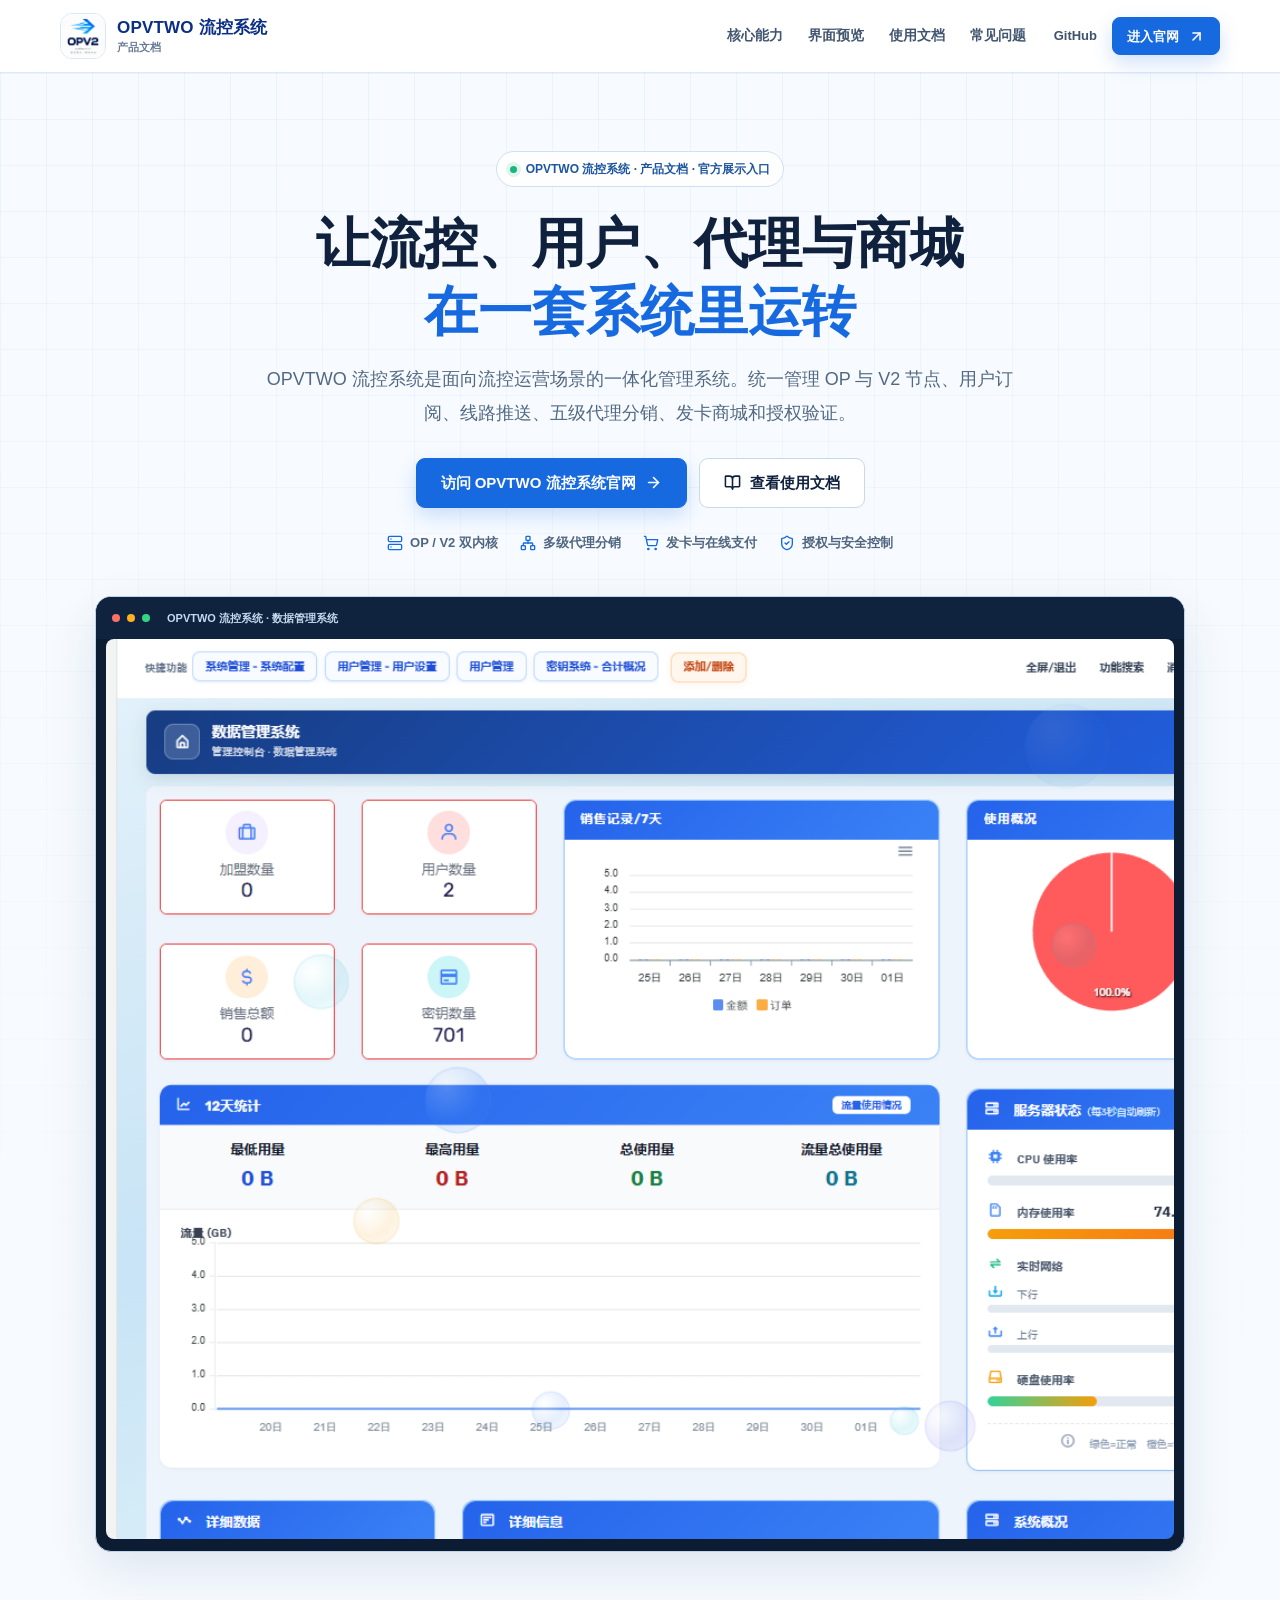
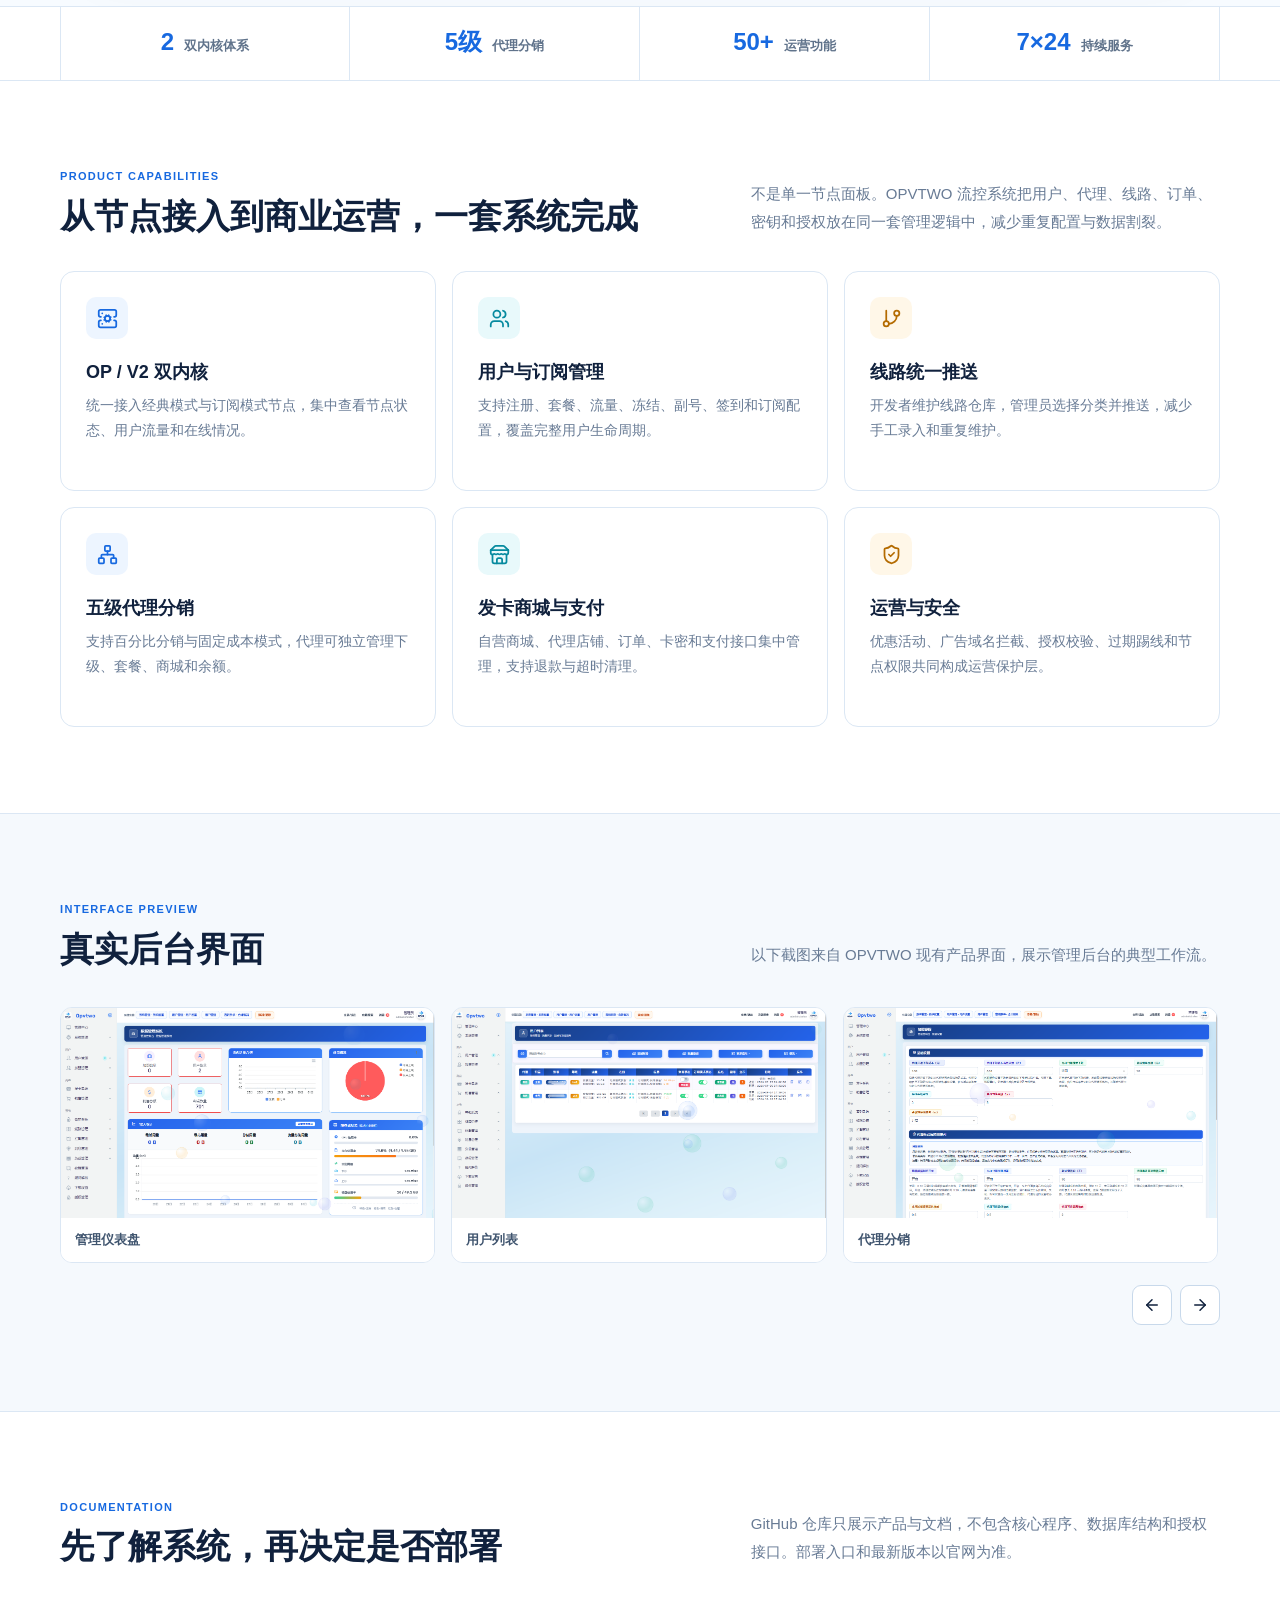
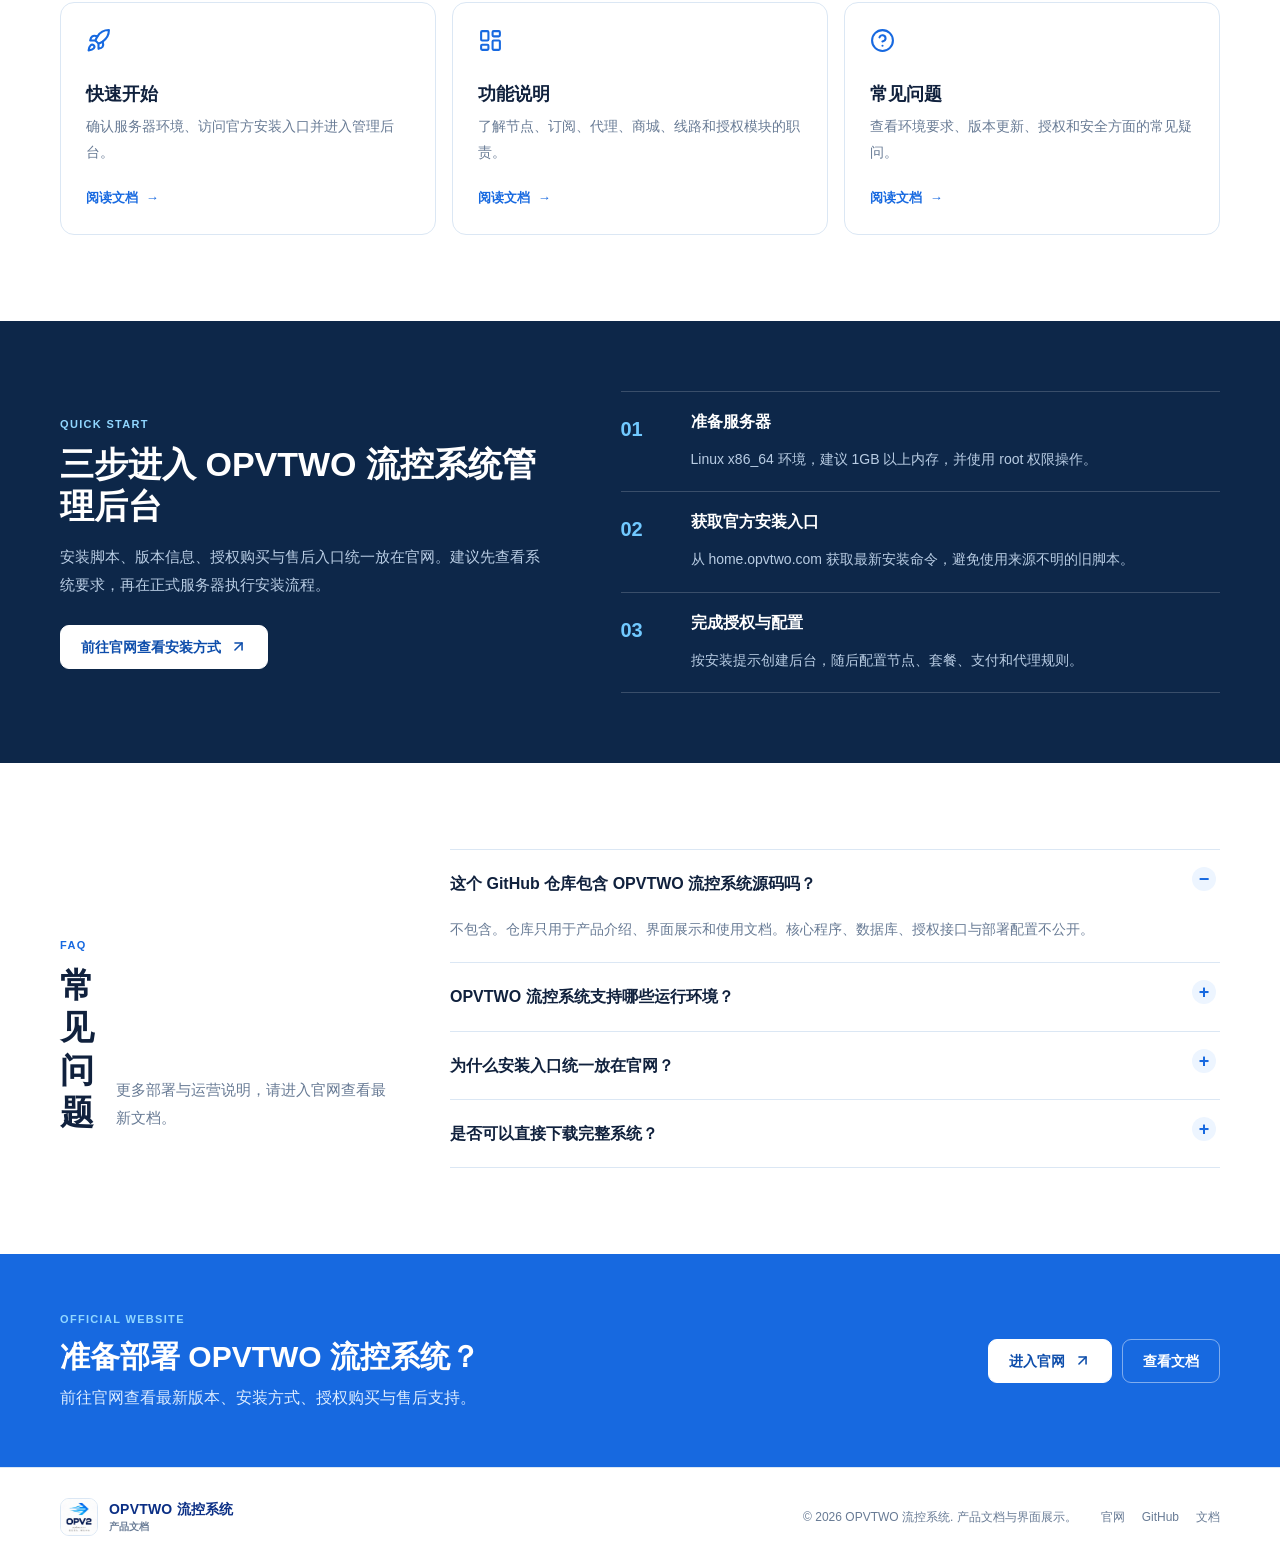
==== commit 895104a9: "Use official OPVTWO branding" ====
--- a/index.html
+++ b/index.html
@@ -6,7 +6,7 @@
   <meta name="theme-color" content="#1769e0">
   <meta name="description" content="OPVTWO 流控系统产品文档与功能说明，覆盖 OP/V2 双内核、订阅模式、线路管理、代理分销、发卡商城与授权管理。">
   <title>OPVTWO 流控系统｜产品文档</title>
-  <link rel="icon" href="assets/images/mark.png" type="image/png">
+  <link rel="icon" href="assets/images/logo.png" type="image/png">
   <link rel="stylesheet" href="assets/css/site.css">
   <script src="assets/js/lucide.min.js" defer></script>
   <script src="assets/js/site.js" defer></script>
@@ -15,9 +15,9 @@
   <a class="skip-link" href="#main">跳到主要内容</a>
   <header class="site-header">
     <div class="header-inner">
-      <a class="brand" href="index.html" aria-label="OPVTWO 文档首页">
-        <span class="brand-mark"><img src="assets/images/mark.png" alt="" width="38" height="27"></span>
-        <span class="brand-text"><b>OPVTWO</b><small>产品文档</small></span>
+      <a class="brand" href="index.html" aria-label="OPVTWO 流控系统文档首页">
+        <span class="brand-mark"><img src="assets/images/logo.png" alt="OPVTWO 流控系统" width="46" height="46"></span>
+        <span class="brand-text"><b>OPVTWO 流控系统</b><small>产品文档</small></span>
       </a>
       <button class="nav-toggle" type="button" aria-expanded="false" aria-controls="site-nav" data-nav-toggle>
         <i data-lucide="menu"></i><span>导航</span>
@@ -39,11 +39,11 @@
     <section class="hero">
       <div class="hero-grid-bg" aria-hidden="true"></div>
       <div class="container hero-inner">
-        <div class="eyebrow"><span class="status-dot"></span>OPVTWO 产品文档 · 官方展示入口</div>
+        <div class="eyebrow"><span class="status-dot"></span>OPVTWO 流控系统 · 产品文档 · 官方展示入口</div>
         <h1>让流控、用户、代理与商城<br><span>在一套系统里运转</span></h1>
-        <p class="hero-lead">OPVTWO 是面向流控运营场景的一体化管理系统。统一管理 OP 与 V2 节点、用户订阅、线路推送、五级代理分销、发卡商城和授权验证。</p>
+        <p class="hero-lead">OPVTWO 流控系统是面向流控运营场景的一体化管理系统。统一管理 OP 与 V2 节点、用户订阅、线路推送、五级代理分销、发卡商城和授权验证。</p>
         <div class="hero-actions">
-          <a class="btn btn-primary btn-lg" href="https://home.opvtwo.com/"><span>访问 OPVTWO 官网</span><i data-lucide="arrow-right"></i></a>
+          <a class="btn btn-primary btn-lg" href="https://home.opvtwo.com/"><span>访问 OPVTWO 流控系统官网</span><i data-lucide="arrow-right"></i></a>
           <a class="btn btn-outline btn-lg" href="docs.html"><i data-lucide="book-open"></i><span>查看使用文档</span></a>
         </div>
         <div class="hero-points" aria-label="产品关键能力">
@@ -54,9 +54,9 @@
         </div>
 
         <div class="product-stage reveal">
-          <div class="window-bar"><span></span><span></span><span></span><b>OPVTWO 数据管理系统</b></div>
-          <a href="https://home.opvtwo.com/" aria-label="前往 OPVTWO 官网">
-            <img src="assets/images/showcase-01.png" alt="OPVTWO 管理后台仪表盘截图" width="1440" height="900">
+          <div class="window-bar"><span></span><span></span><span></span><b>OPVTWO 流控系统 · 数据管理系统</b></div>
+          <a href="https://home.opvtwo.com/" aria-label="前往 OPVTWO 流控系统官网">
+            <img src="assets/images/showcase-01.png" alt="OPVTWO 流控系统管理后台仪表盘截图" width="1440" height="900">
           </a>
         </div>
       </div>
@@ -75,7 +75,7 @@
       <div class="container">
         <div class="section-head">
           <div><span class="section-kicker">PRODUCT CAPABILITIES</span><h2>从节点接入到商业运营，一套系统完成</h2></div>
-          <p>不是单一节点面板。OPVTWO 把用户、代理、线路、订单、密钥和授权放在同一套管理逻辑中，减少重复配置与数据割裂。</p>
+          <p>不是单一节点面板。OPVTWO 流控系统把用户、代理、线路、订单、密钥和授权放在同一套管理逻辑中，减少重复配置与数据割裂。</p>
         </div>
         <div class="feature-grid">
           <article class="feature-card reveal"><span class="feature-icon"><i data-lucide="server-cog"></i></span><h3>OP / V2 双内核</h3><p>统一接入经典模式与订阅模式节点，集中查看节点状态、用户流量和在线情况。</p></article>
@@ -126,7 +126,7 @@
       <div class="container quickstart-grid">
         <div>
           <span class="section-kicker light">QUICK START</span>
-          <h2>三步进入 OPVTWO 管理后台</h2>
+          <h2>三步进入 OPVTWO 流控系统管理后台</h2>
           <p>安装脚本、版本信息、授权购买与售后入口统一放在官网。建议先查看系统要求，再在正式服务器执行安装流程。</p>
           <a class="btn btn-light" href="https://home.opvtwo.com/"><span>前往官网查看安装方式</span><i data-lucide="arrow-up-right"></i></a>
         </div>
@@ -145,8 +145,8 @@
           <p>更多部署与运营说明，请进入官网查看最新文档。</p>
         </div>
         <div class="faq-list">
-          <details open><summary>这个 GitHub 仓库包含 OPVTWO 源码吗？</summary><p>不包含。仓库只用于产品介绍、界面展示和使用文档。核心程序、数据库、授权接口与部署配置不公开。</p></details>
-          <details><summary>OPVTWO 支持哪些运行环境？</summary><p>建议使用 Linux x86_64 服务器，并以 root 权限按官方流程安装。实际版本要求以官网最新说明为准。</p></details>
+          <details open><summary>这个 GitHub 仓库包含 OPVTWO 流控系统源码吗？</summary><p>不包含。仓库只用于产品介绍、界面展示和使用文档。核心程序、数据库、授权接口与部署配置不公开。</p></details>
+          <details><summary>OPVTWO 流控系统支持哪些运行环境？</summary><p>建议使用 Linux x86_64 服务器，并以 root 权限按官方流程安装。实际版本要求以官网最新说明为准。</p></details>
           <details><summary>为什么安装入口统一放在官网？</summary><p>官网可以及时更新安装命令、版本说明、授权政策和售后联系方式，避免旧教程造成部署错误。</p></details>
           <details><summary>是否可以直接下载完整系统？</summary><p>完整系统涉及授权与商业交付，请通过官网了解正版授权和交付方式，不要使用来源不明的安装包。</p></details>
         </div>
@@ -155,7 +155,7 @@
 
     <section class="cta-band">
       <div class="container cta-inner">
-        <div><span class="section-kicker light">OFFICIAL WEBSITE</span><h2>准备部署 OPVTWO？</h2><p>前往官网查看最新版本、安装方式、授权购买与售后支持。</p></div>
+        <div><span class="section-kicker light">OFFICIAL WEBSITE</span><h2>准备部署 OPVTWO 流控系统？</h2><p>前往官网查看最新版本、安装方式、授权购买与售后支持。</p></div>
         <div class="cta-actions"><a class="btn btn-light" href="https://home.opvtwo.com/"><span>进入官网</span><i data-lucide="arrow-up-right"></i></a><a class="btn btn-ghost-light" href="docs.html">查看文档</a></div>
       </div>
     </section>
@@ -163,8 +163,8 @@
 
   <footer class="site-footer">
     <div class="container footer-inner">
-      <a class="brand footer-brand" href="index.html"><span class="brand-mark"><img src="assets/images/mark.png" alt="" width="32" height="23"></span><span class="brand-text"><b>OPVTWO</b><small>产品文档</small></span></a>
-      <p>© <span data-year>2026</span> OPVTWO. 产品文档与界面展示。</p>
+      <a class="brand footer-brand" href="index.html"><span class="brand-mark"><img src="assets/images/logo.png" alt="OPVTWO 流控系统" width="36" height="36"></span><span class="brand-text"><b>OPVTWO 流控系统</b><small>产品文档</small></span></a>
+      <p>© <span data-year>2026</span> OPVTWO 流控系统. 产品文档与界面展示。</p>
       <div class="footer-links"><a href="https://home.opvtwo.com/">官网</a><a href="https://github.com/jiuchengyige-web/opvtwo-docs">GitHub</a><a href="docs.html">文档</a></div>
     </div>
   </footer>
--- a/assets/css/site.css
+++ b/assets/css/site.css
@@ -47,7 +47,7 @@
 .header-inner { width: min(calc(100% - 40px), var(--container)); height: 72px; margin: 0 auto; display: flex; align-items: center; gap: 28px; }
 .brand { display: inline-flex; align-items: center; gap: 11px; flex: 0 0 auto; }
 .brand-mark { width: 46px; height: 46px; display: grid; place-items: center; border: 1px solid var(--line); border-radius: 12px; background: #fff; overflow: hidden; }
-.brand-mark img { width: 37px; height: auto; }
+.brand-mark img { width: 44px; height: 44px; object-fit: contain; }
 .brand-text { display: flex; flex-direction: column; line-height: 1.05; }
 .brand-text b { font-size: 17px; color: #0b2f85; letter-spacing: .2px; }
 .brand-text small { margin-top: 5px; font-size: 11px; color: var(--muted); font-weight: 700; }
@@ -171,7 +171,7 @@
 .footer-inner p { margin: 0; font-size: 12px; }
 .footer-brand { margin-right: auto; }
 .footer-brand .brand-mark { width: 38px; height: 38px; border-radius: 9px; }
-.footer-brand .brand-mark img { width: 30px; }
+.footer-brand .brand-mark img { width: 36px; height: 36px; }
 .footer-brand .brand-text b { font-size: 14px; }
 .footer-brand .brand-text small { font-size: 10px; }
 .footer-links { display: flex; gap: 17px; }
@@ -255,7 +255,7 @@
   .nav-links a::after { display: none; }
   .header-actions .text-link { display: none; }
   .brand-mark { width: 40px; height: 40px; }
-  .brand-mark img { width: 32px; }
+  .brand-mark img { width: 36px; height: 36px; }
   .brand-text b { font-size: 15px; }
   .hero { padding: 55px 0 36px; }
   .hero h1 { margin-top: 19px; font-size: 35px; line-height: 1.3; }
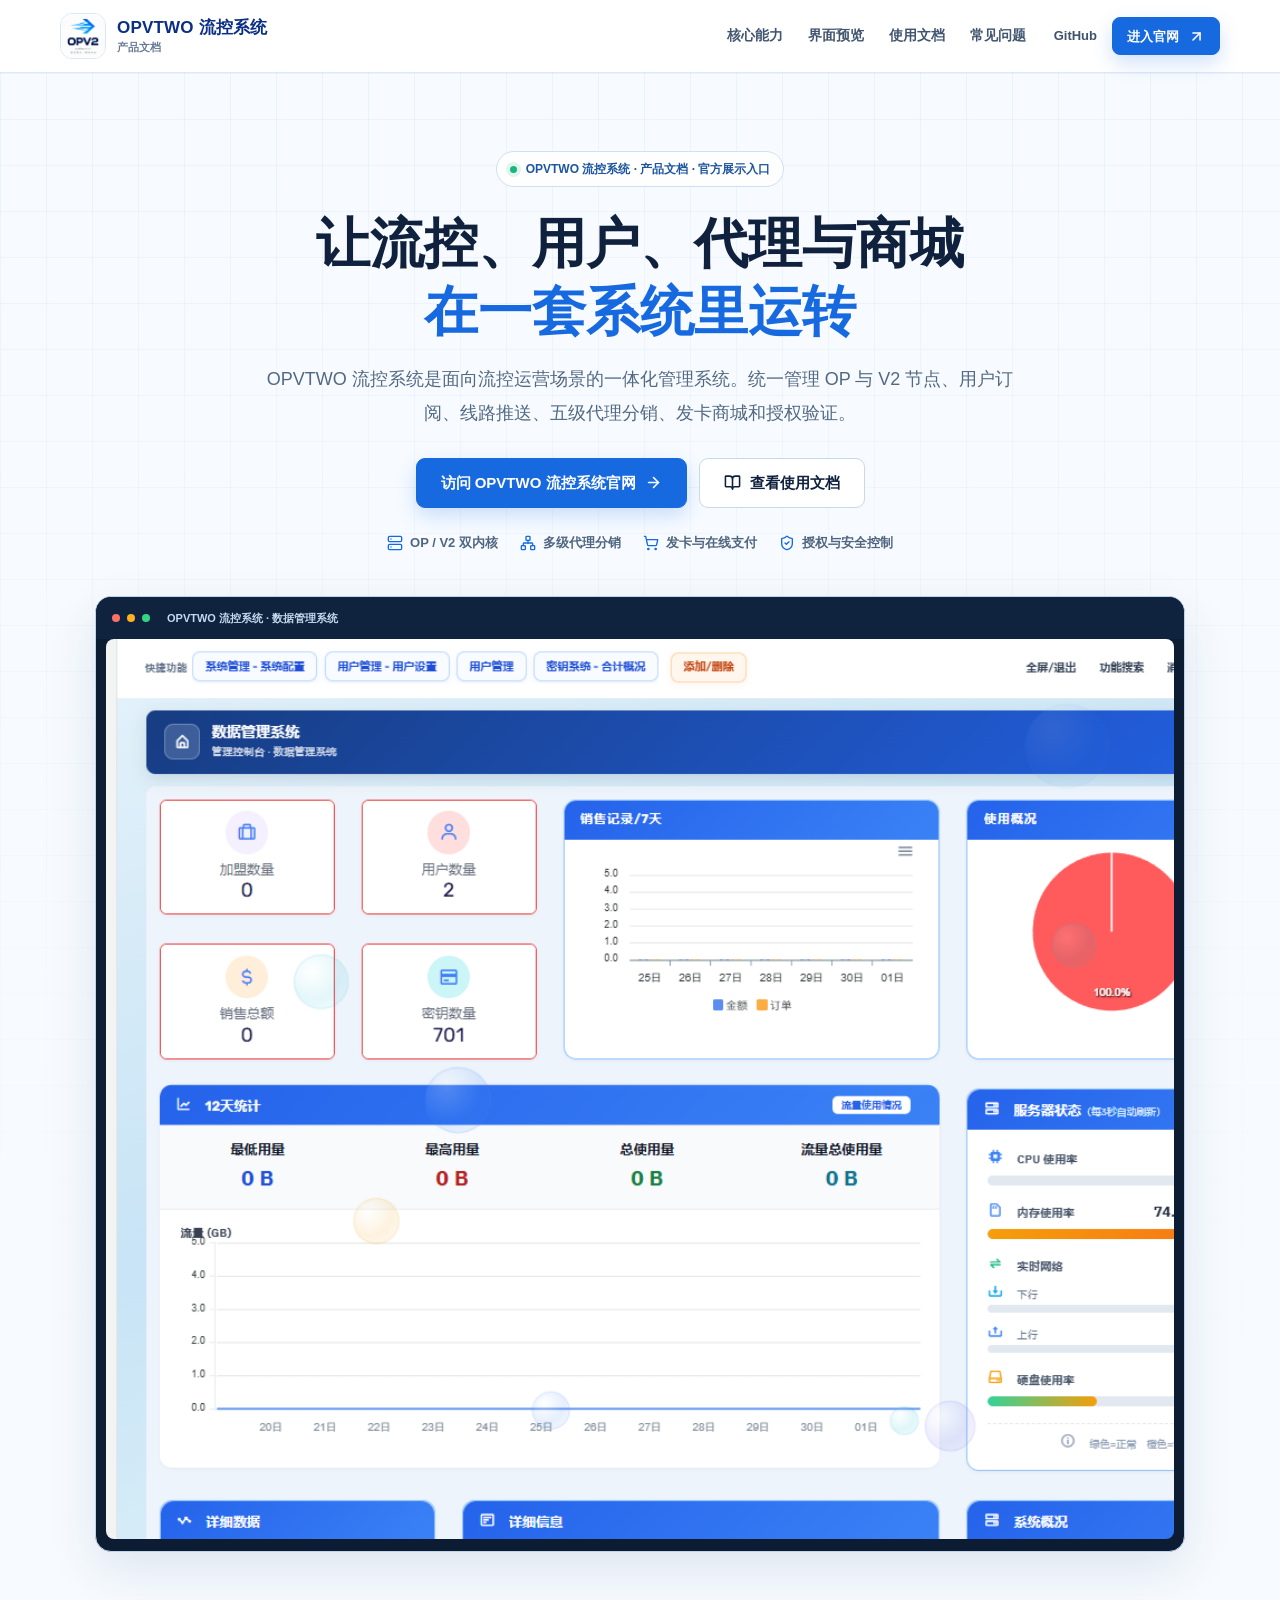
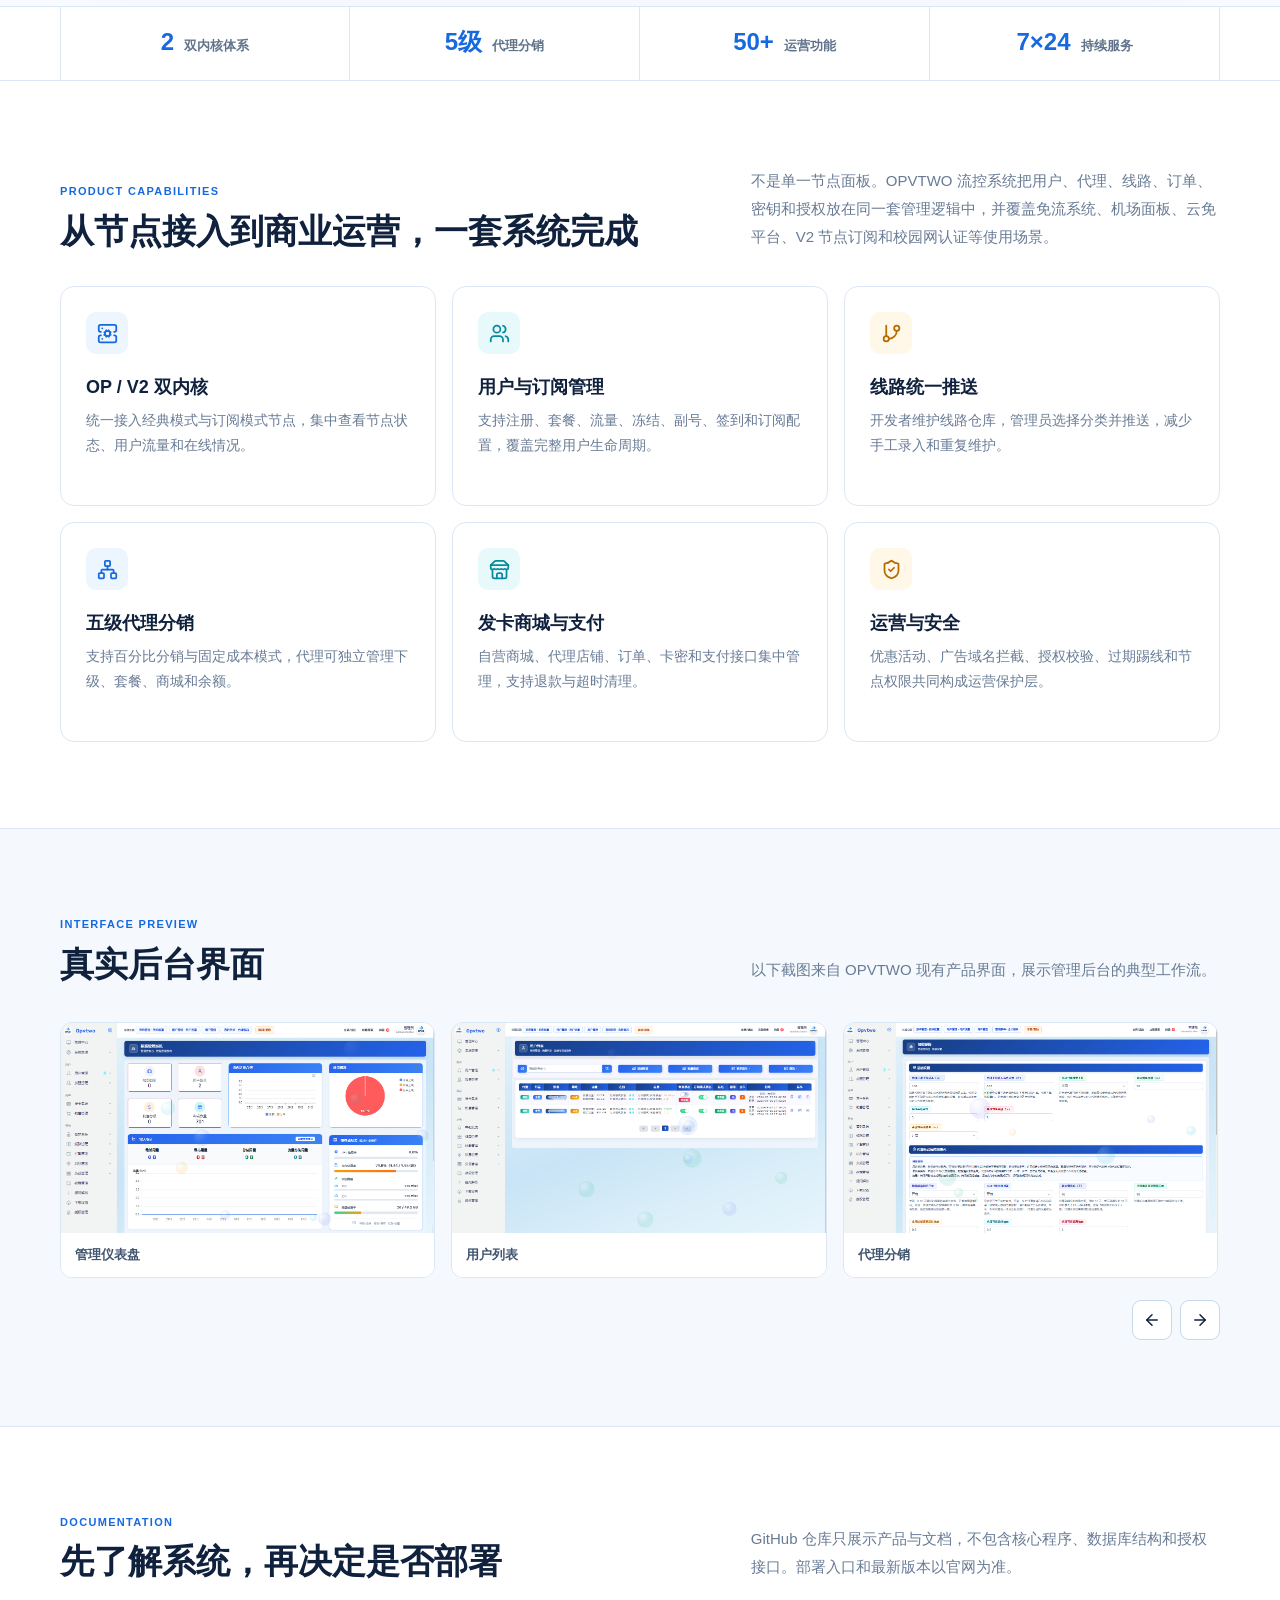
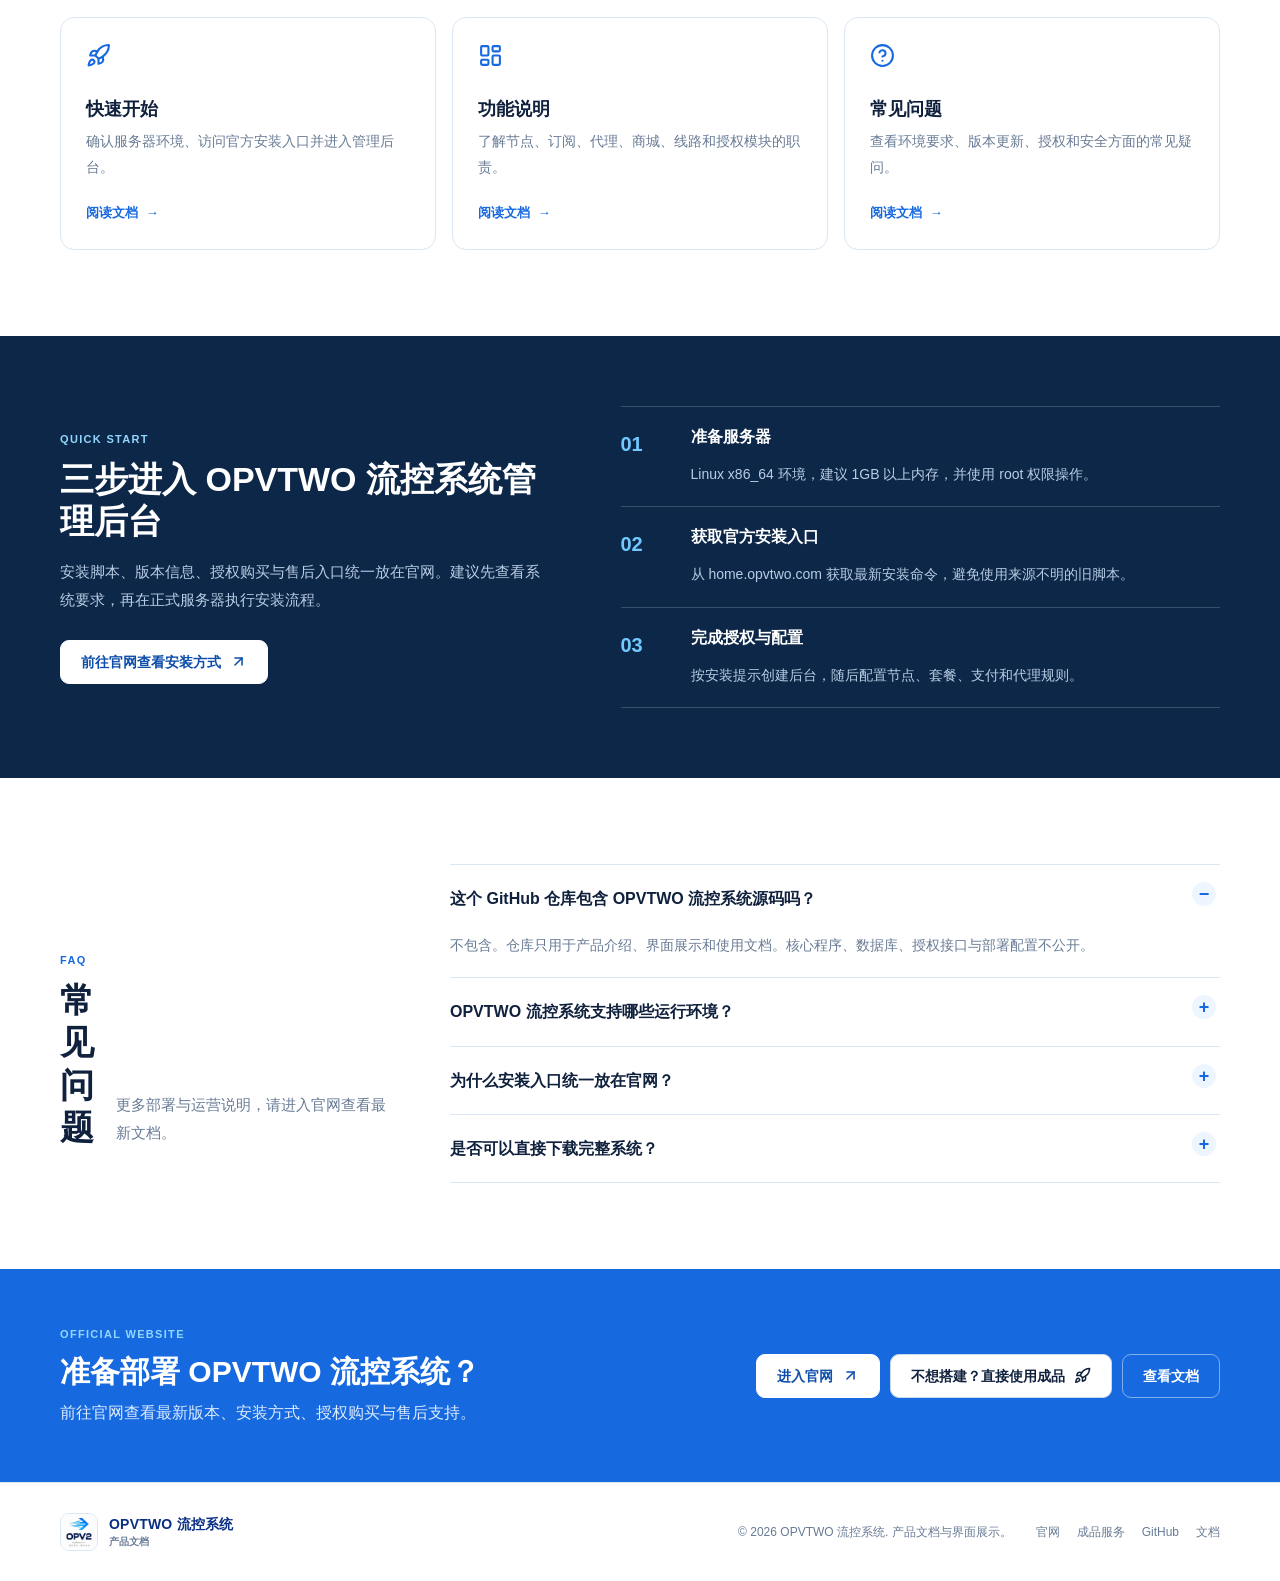
==== commit 93c9f972: "Add ready-to-use service CTA and SEO metadata" ====
--- a/index.html
+++ b/index.html
@@ -4,8 +4,15 @@
   <meta charset="utf-8">
   <meta name="viewport" content="width=device-width, initial-scale=1">
   <meta name="theme-color" content="#1769e0">
-  <meta name="description" content="OPVTWO 流控系统产品文档与功能说明，覆盖 OP/V2 双内核、订阅模式、线路管理、代理分销、发卡商城与授权管理。">
-  <title>OPVTWO 流控系统｜产品文档</title>
+  <meta name="description" content="OPVTWO 流控系统文档与后台展示，覆盖免流系统、机场面板、云免平台、V2 节点、校园网认证、订阅管理、代理分销、发卡商城、线路推送与免搭建成品服务。">
+  <meta name="keywords" content="OPVTWO,OPVTWO 流控系统,免流系统,机场面板,云免,云免平台,V2,V2 节点,校园网,校园网认证,订阅管理,流控系统,代理分销,发卡商城,成品系统,免搭建">
+  <link rel="canonical" href="https://jiuchengyige-web.github.io/opvtwo-docs/">
+  <meta property="og:type" content="website">
+  <meta property="og:title" content="OPVTWO 流控系统｜免流系统、机场面板、云免与 V2 订阅管理">
+  <meta property="og:description" content="免流系统、机场面板、云免平台、V2 节点订阅、校园网认证与流控运营文档。">
+  <meta property="og:url" content="https://jiuchengyige-web.github.io/opvtwo-docs/">
+  <meta property="og:image" content="https://jiuchengyige-web.github.io/opvtwo-docs/assets/images/logo.png">
+  <title>OPVTWO 流控系统｜免流系统、机场面板、云免与 V2 订阅管理</title>
   <link rel="icon" href="assets/images/logo.png" type="image/png">
   <link rel="stylesheet" href="assets/css/site.css">
   <script src="assets/js/lucide.min.js" defer></script>
@@ -75,7 +82,7 @@
       <div class="container">
         <div class="section-head">
           <div><span class="section-kicker">PRODUCT CAPABILITIES</span><h2>从节点接入到商业运营，一套系统完成</h2></div>
-          <p>不是单一节点面板。OPVTWO 流控系统把用户、代理、线路、订单、密钥和授权放在同一套管理逻辑中，减少重复配置与数据割裂。</p>
+          <p>不是单一节点面板。OPVTWO 流控系统把用户、代理、线路、订单、密钥和授权放在同一套管理逻辑中，并覆盖免流系统、机场面板、云免平台、V2 节点订阅和校园网认证等使用场景。</p>
         </div>
         <div class="feature-grid">
           <article class="feature-card reveal"><span class="feature-icon"><i data-lucide="server-cog"></i></span><h3>OP / V2 双内核</h3><p>统一接入经典模式与订阅模式节点，集中查看节点状态、用户流量和在线情况。</p></article>
@@ -156,7 +163,7 @@
     <section class="cta-band">
       <div class="container cta-inner">
         <div><span class="section-kicker light">OFFICIAL WEBSITE</span><h2>准备部署 OPVTWO 流控系统？</h2><p>前往官网查看最新版本、安装方式、授权购买与售后支持。</p></div>
-        <div class="cta-actions"><a class="btn btn-light" href="https://home.opvtwo.com/"><span>进入官网</span><i data-lucide="arrow-up-right"></i></a><a class="btn btn-ghost-light" href="docs.html">查看文档</a></div>
+        <div class="cta-actions"><a class="btn btn-light" href="https://home.opvtwo.com/"><span>进入官网</span><i data-lucide="arrow-up-right"></i></a><a class="btn btn-outline" href="https://fast.opvtwo.com/" target="_blank" rel="noopener noreferrer"><span>不想搭建？直接使用成品</span><i data-lucide="rocket"></i></a><a class="btn btn-ghost-light" href="docs.html">查看文档</a></div>
       </div>
     </section>
   </main>
@@ -165,7 +172,7 @@
     <div class="container footer-inner">
       <a class="brand footer-brand" href="index.html"><span class="brand-mark"><img src="assets/images/logo.png" alt="OPVTWO 流控系统" width="36" height="36"></span><span class="brand-text"><b>OPVTWO 流控系统</b><small>产品文档</small></span></a>
       <p>© <span data-year>2026</span> OPVTWO 流控系统. 产品文档与界面展示。</p>
-      <div class="footer-links"><a href="https://home.opvtwo.com/">官网</a><a href="https://github.com/jiuchengyige-web/opvtwo-docs">GitHub</a><a href="docs.html">文档</a></div>
+      <div class="footer-links"><a href="https://home.opvtwo.com/">官网</a><a href="https://fast.opvtwo.com/">成品服务</a><a href="https://github.com/jiuchengyige-web/opvtwo-docs">GitHub</a><a href="docs.html">文档</a></div>
     </div>
   </footer>
 </body>
